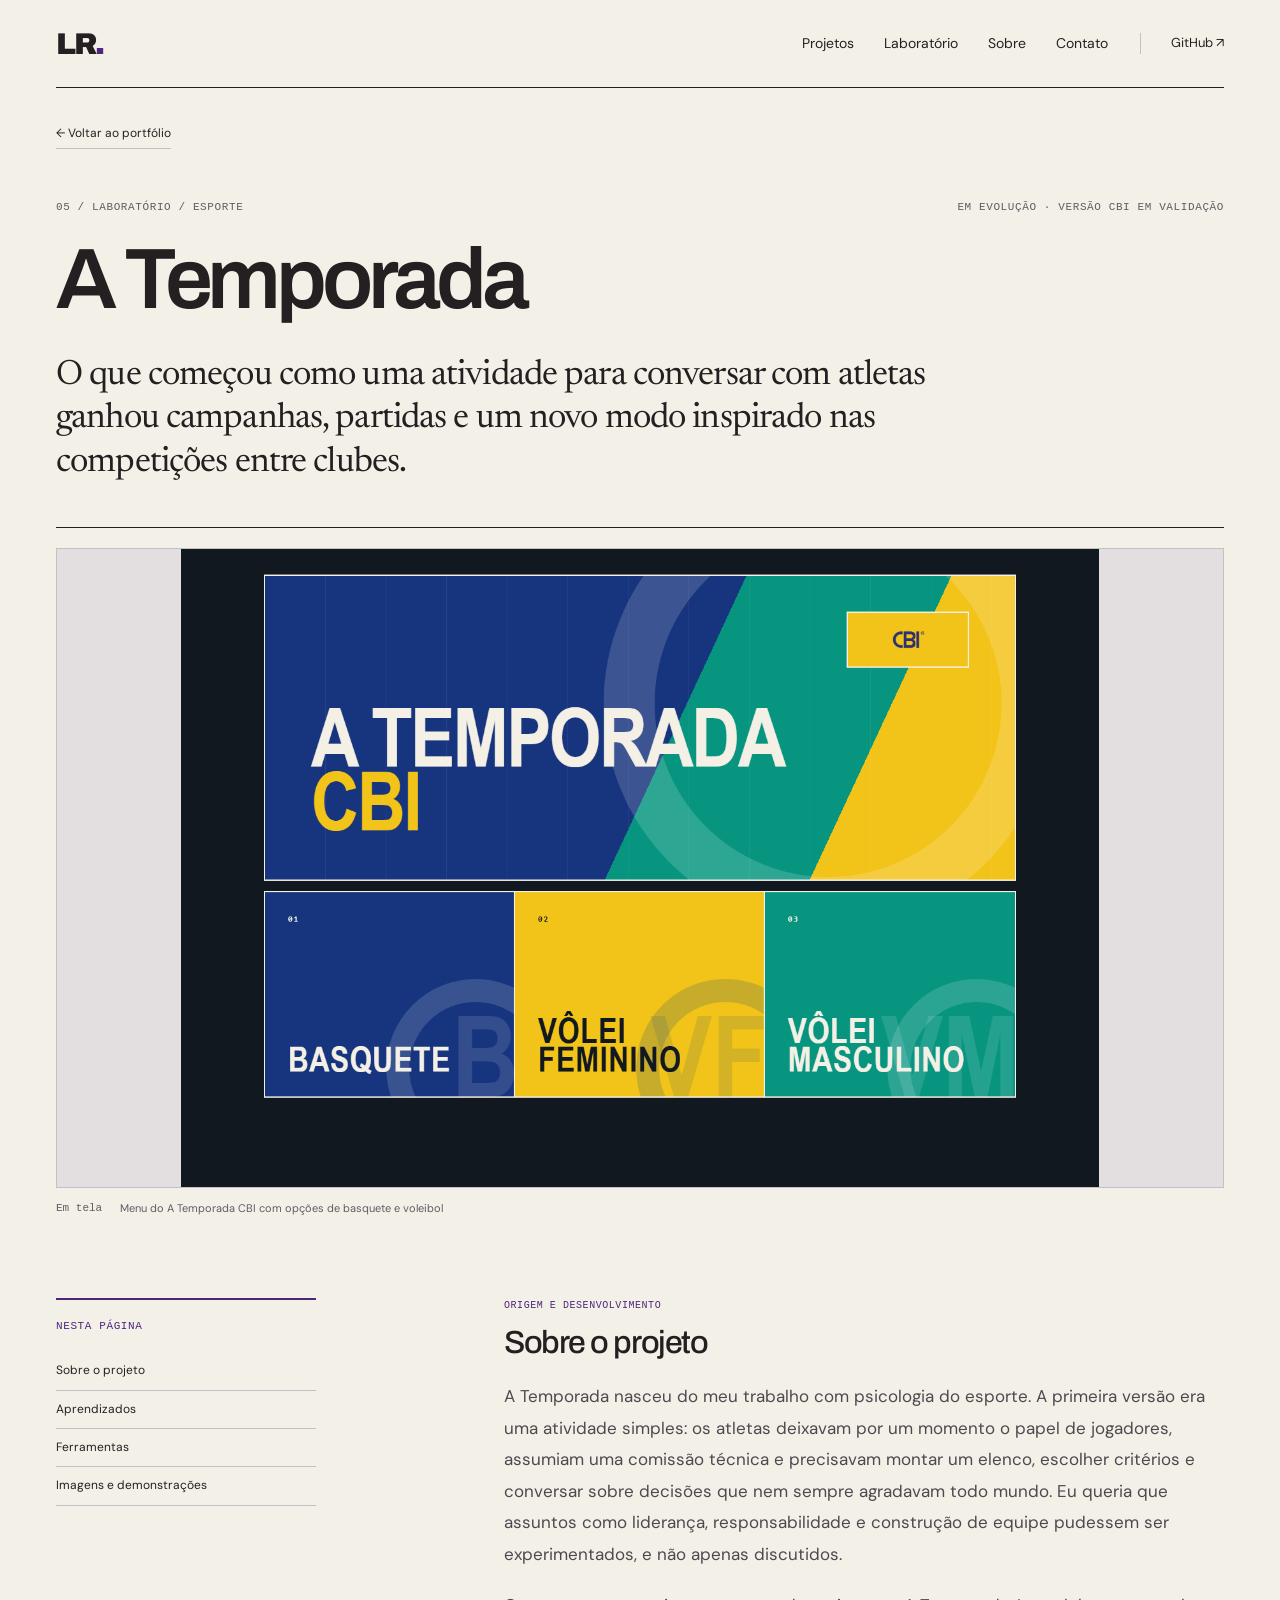
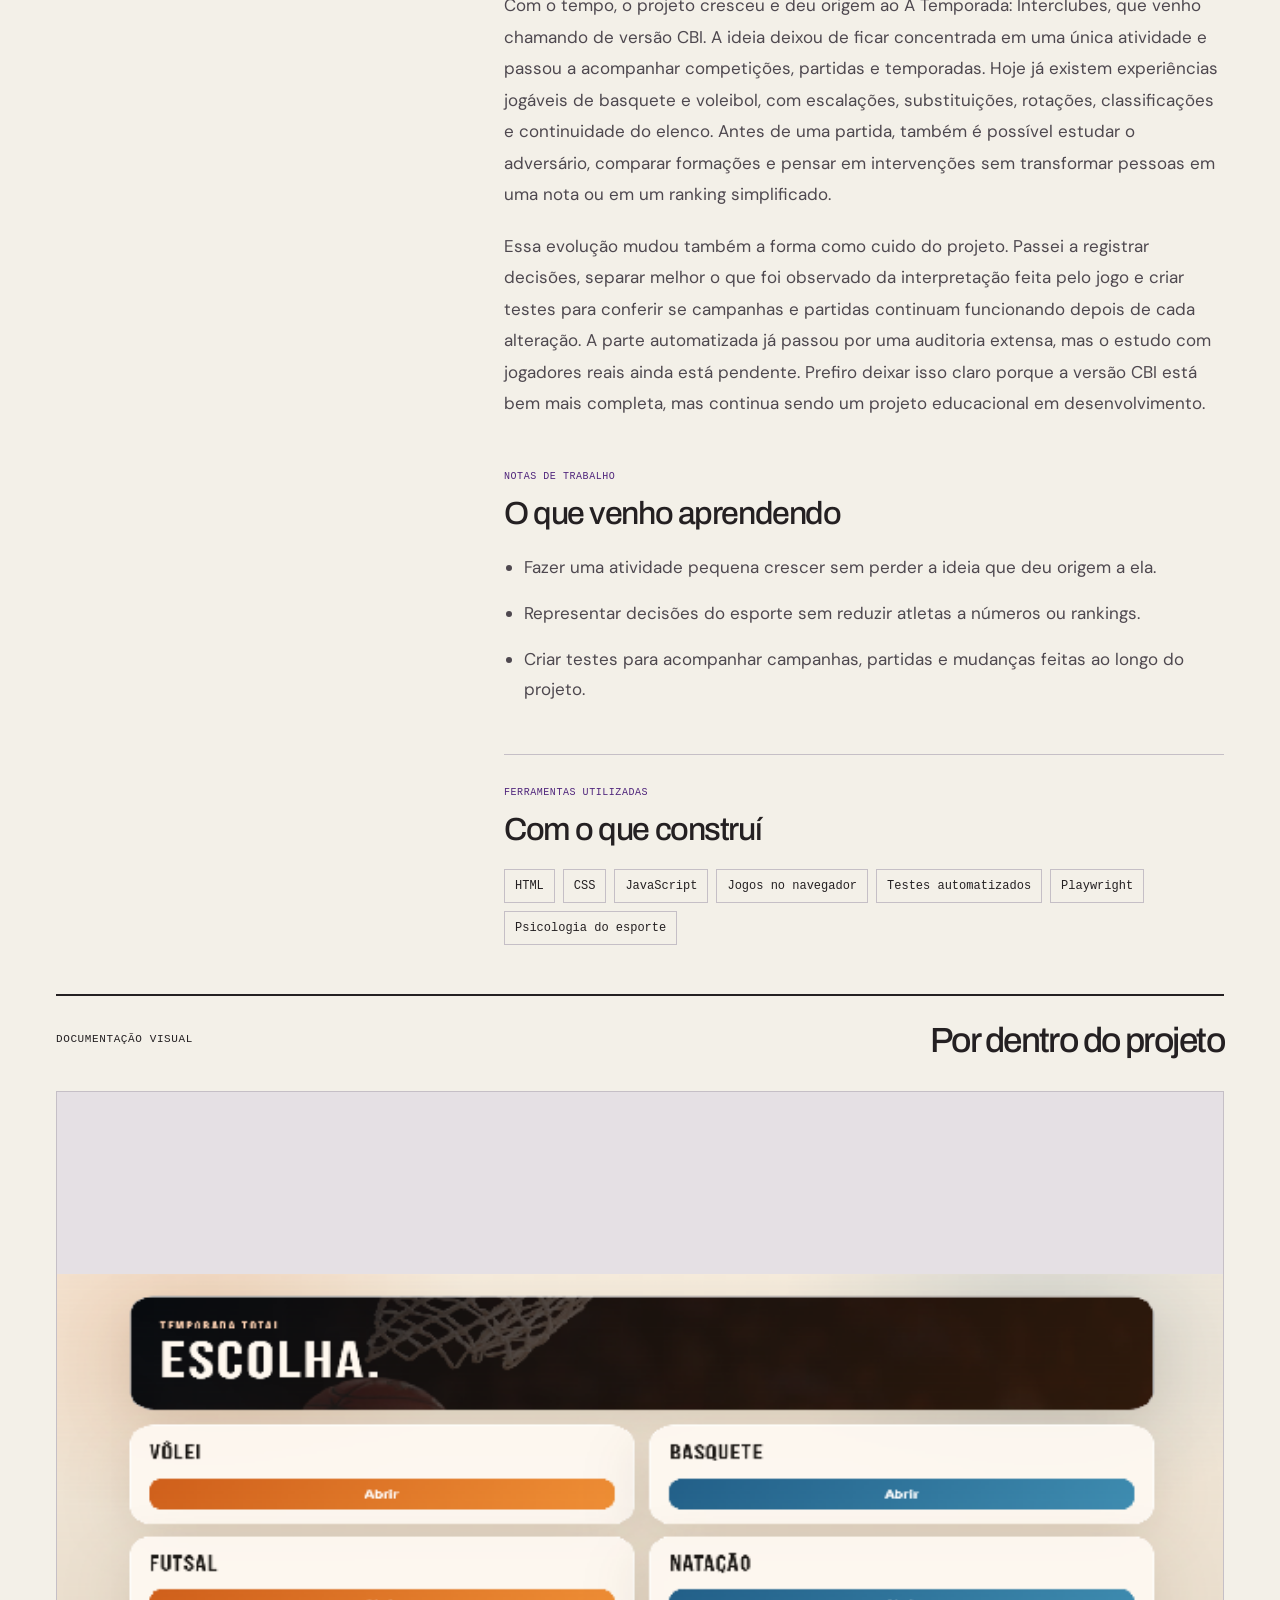
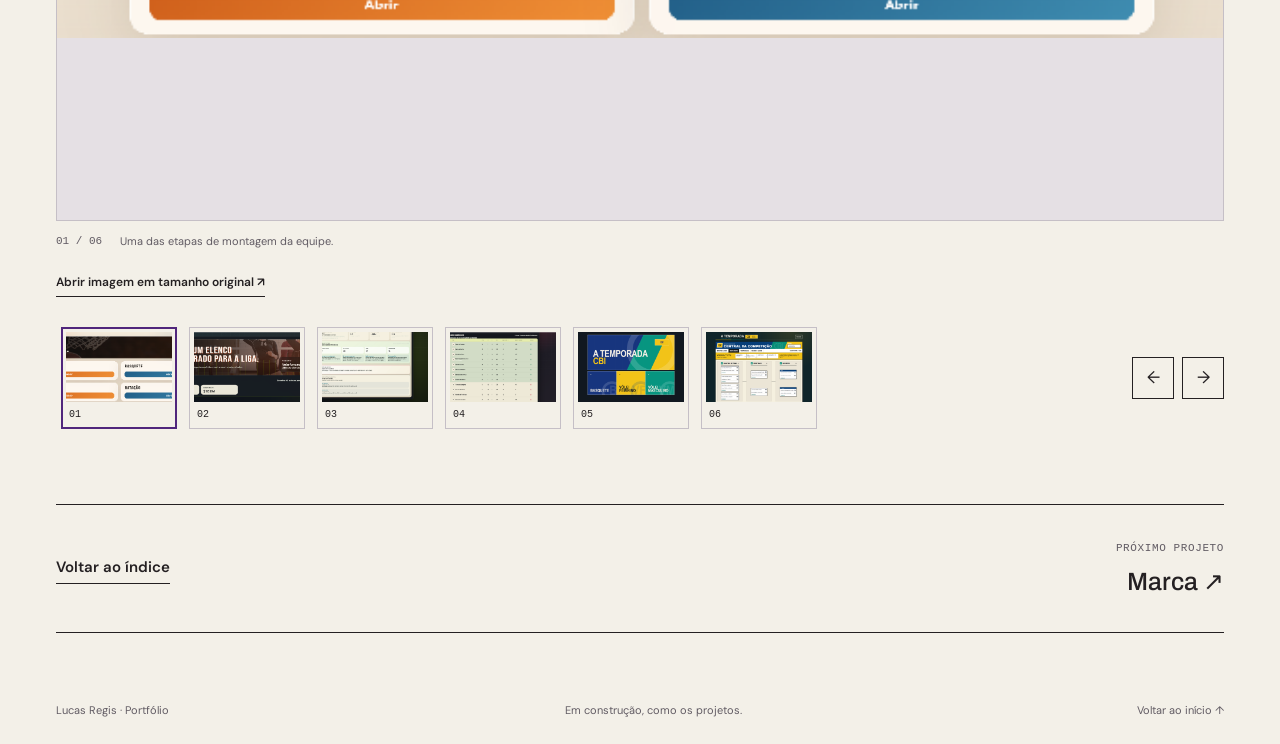
==== projetos/a-temporada.html @ 7754040e "Redesenha portfólio como caderno editorial de projetos" ====
<!doctype html>
<html lang="pt-BR"><head>
<meta charset="utf-8"><meta name="viewport" content="width=device-width, initial-scale=1">
<meta name="theme-color" content="#50267c"><meta name="description" content="O que começou como uma atividade para conversar com atletas ganhou campanhas, partidas e um novo modo inspirado nas competições entre clubes.">
<meta property="og:type" content="website"><meta property="og:title" content="A Temporada — Lucas Regis"><meta property="og:description" content="O que começou como uma atividade para conversar com atletas ganhou campanhas, partidas e um novo modo inspirado nas competições entre clubes.">
<meta property="og:url" content="https://lucaaregis4r-ops.github.io/Lucasportifolio/projetos/a-temporada.html"><meta property="og:image" content="https://lucaaregis4r-ops.github.io/Lucasportifolio/assets/imagens/foto-lucas.jpg">
<link rel="canonical" href="https://lucaaregis4r-ops.github.io/Lucasportifolio/projetos/a-temporada.html"><title>A Temporada — Lucas Regis</title>
<link rel="icon" href="../assets/favicon.svg" type="image/svg+xml">
<link rel="preconnect" href="https://fonts.googleapis.com"><link rel="preconnect" href="https://fonts.gstatic.com" crossorigin>
<link href="https://fonts.googleapis.com/css2?family=Archivo:wght@400;500;600;700;800;900&family=DM+Sans:wght@400;500;600;700&family=Newsreader:ital,wght@0,400;0,500;1,400;1,500&display=swap" rel="stylesheet">
<link rel="stylesheet" href="../style.css"><script src="../script.js" defer></script>
</head><body><a class="skip-link" href="#conteudo">Pular para o conteúdo</a><header class="site-header wrap"><a class="wordmark" href="../index.html#inicio" aria-label="Lucas Regis, início">LR<span aria-hidden="true">.</span></a>
    <nav aria-label="Navegação principal"><a href="../index.html#projetos">Projetos</a><a href="../index.html#laboratorio">Laboratório</a><a href="../index.html#sobre">Sobre</a><a href="../index.html#contato">Contato</a></nav>
    <a class="header-github" href="https://github.com/lucaaregis4r-ops">GitHub <span aria-hidden="true">↗</span></a></header>
<main id="conteudo" class="case-main wrap"><section class="case-opening" id="inicio"><a class="back-link" href="../index.html#laboratorio">← Voltar ao portfólio</a><div class="case-meta meta"><span>05 / Laboratório / Esporte</span><span>Em evolução · versão CBI em validação</span></div><h1>A Temporada</h1><p class="case-deck">O que começou como uma atividade para conversar com atletas ganhou campanhas, partidas e um novo modo inspirado nas competições entre clubes.</p></section>
<figure class="case-cover"><img class="" src="../assets/imagens/a-temporada-cbi-menu.png" alt="Menu do A Temporada CBI com opções de basquete e voleibol" width="1440" height="1000" loading="eager" decoding="async"><figcaption><span>Em tela</span>Menu do A Temporada CBI com opções de basquete e voleibol</figcaption></figure>
<div class="case-layout"><aside class="case-sidebar"><nav aria-label="Nesta página"><p class="meta">Nesta página</p><a href="#sobre-projeto">Sobre o projeto</a><a href="#aprendizados">Aprendizados</a><a href="#ferramentas">Ferramentas</a><a href="#imagens">Imagens e demonstrações</a></nav></aside><div class="case-story"><section class="story-section" id="sobre-projeto"><p class="meta">Origem e desenvolvimento</p><h2>Sobre o projeto</h2><p>A Temporada nasceu do meu trabalho com psicologia do esporte. A primeira versão era uma atividade simples: os atletas deixavam por um momento o papel de jogadores, assumiam uma comissão técnica e precisavam montar um elenco, escolher critérios e conversar sobre decisões que nem sempre agradavam todo mundo. Eu queria que assuntos como liderança, responsabilidade e construção de equipe pudessem ser experimentados, e não apenas discutidos.</p><p>Com o tempo, o projeto cresceu e deu origem ao A Temporada: Interclubes, que venho chamando de versão CBI. A ideia deixou de ficar concentrada em uma única atividade e passou a acompanhar competições, partidas e temporadas. Hoje já existem experiências jogáveis de basquete e voleibol, com escalações, substituições, rotações, classificações e continuidade do elenco. Antes de uma partida, também é possível estudar o adversário, comparar formações e pensar em intervenções sem transformar pessoas em uma nota ou em um ranking simplificado.</p><p>Essa evolução mudou também a forma como cuido do projeto. Passei a registrar decisões, separar melhor o que foi observado da interpretação feita pelo jogo e criar testes para conferir se campanhas e partidas continuam funcionando depois de cada alteração. A parte automatizada já passou por uma auditoria extensa, mas o estudo com jogadores reais ainda está pendente. Prefiro deixar isso claro porque a versão CBI está bem mais completa, mas continua sendo um projeto educacional em desenvolvimento.</p></section><section class="story-section" id="aprendizados"><p class="meta">Notas de trabalho</p><h2>O que venho aprendendo</h2><ul class="learning-list"><li>Fazer uma atividade pequena crescer sem perder a ideia que deu origem a ela.</li><li>Representar decisões do esporte sem reduzir atletas a números ou rankings.</li><li>Criar testes para acompanhar campanhas, partidas e mudanças feitas ao longo do projeto.</li></ul></section><section class="story-section tools-section" id="ferramentas"><p class="meta">Ferramentas utilizadas</p><h2>Com o que construí</h2><ul class="tools-list"><li>HTML</li><li>CSS</li><li>JavaScript</li><li>Jogos no navegador</li><li>Testes automatizados</li><li>Playwright</li><li>Psicologia do esporte</li></ul></section></div></div>
<section class="case-gallery" id="imagens" aria-labelledby="gallery-title"><div class="subsection-heading"><p class="meta">Documentação visual</p><h2 id="gallery-title">Por dentro do projeto</h2></div><div class="gallery" data-gallery="[{&quot;src&quot;: &quot;./assets/imagens/a-temporada-1.png&quot;, &quot;alt&quot;: &quot;Tela do jogo A Temporada&quot;, &quot;legenda&quot;: &quot;Uma das etapas de montagem da equipe.&quot;}, {&quot;src&quot;: &quot;./assets/imagens/a-temporada-2.png&quot;, &quot;alt&quot;: &quot;Interface de escolhas do jogo A Temporada&quot;, &quot;legenda&quot;: &quot;Decisões apresentadas durante a atividade.&quot;}, {&quot;src&quot;: &quot;./assets/imagens/a-temporada-3.png&quot;, &quot;alt&quot;: &quot;Tela de composição da equipe em A Temporada&quot;, &quot;legenda&quot;: &quot;Composição do elenco durante a experiência.&quot;}, {&quot;src&quot;: &quot;./assets/imagens/a-temporada-4.png&quot;, &quot;alt&quot;: &quot;Resultado de uma etapa do jogo A Temporada&quot;, &quot;legenda&quot;: &quot;Retorno apresentado aos participantes.&quot;}, {&quot;src&quot;: &quot;./assets/imagens/a-temporada-cbi-menu.png&quot;, &quot;alt&quot;: &quot;Menu do A Temporada CBI com basquete, vôlei feminino e vôlei masculino&quot;, &quot;legenda&quot;: &quot;A evolução para o A Temporada: Interclubes, com identidade própria e diferentes modalidades.&quot;}, {&quot;src&quot;: &quot;./assets/imagens/a-temporada-cbi-competicao.png&quot;, &quot;alt&quot;: &quot;Central da competição de basquete no A Temporada CBI mostrando as fases eliminatórias&quot;, &quot;legenda&quot;: &quot;Na versão CBI, partidas e resultados passam a fazer parte de uma campanha que continua entre temporadas.&quot;}]"><figure><div class="gallery-stage"><img class="gallery-image" src="../assets/imagens/a-temporada-1.png" alt="Tela do jogo A Temporada" width="644" height="201" loading="lazy" decoding="async"></div><figcaption aria-live="polite"><span class="gallery-counter">01 / 06</span><span class="gallery-caption">Uma das etapas de montagem da equipe.</span></figcaption></figure><div class="gallery-actions"><a class="text-link gallery-original" href="../assets/imagens/a-temporada-1.png" target="_blank" rel="noopener">Abrir imagem em tamanho original ↗</a><button class="motion-toggle" type="button" aria-pressed="false" hidden>Reproduzir demonstração</button></div><div class="gallery-controls" hidden><div class="gallery-thumbs" role="group" aria-label="Selecionar imagem"><button type="button" data-slide="0" aria-pressed="true" aria-label="1. Tela do jogo A Temporada"><img class="" src="../assets/imagens/a-temporada-1.png" alt="" width="644" height="201" loading="lazy" decoding="async"><span>01</span></button><button type="button" data-slide="1" aria-pressed="false" aria-label="2. Interface de escolhas do jogo A Temporada"><img class="" src="../assets/imagens/a-temporada-2.png" alt="" width="1264" height="491" loading="lazy" decoding="async"><span>02</span></button><button type="button" data-slide="2" aria-pressed="false" aria-label="3. Tela de composição da equipe em A Temporada"><img class="" src="../assets/imagens/a-temporada-3.png" alt="" width="783" height="453" loading="lazy" decoding="async"><span>03</span></button><button type="button" data-slide="3" aria-pressed="false" aria-label="4. Resultado de uma etapa do jogo A Temporada"><img class="" src="../assets/imagens/a-temporada-4.png" alt="" width="777" height="471" loading="lazy" decoding="async"><span>04</span></button><button type="button" data-slide="4" aria-pressed="false" aria-label="5. Menu do A Temporada CBI com basquete, vôlei feminino e vôlei masculino"><img class="" src="../assets/imagens/a-temporada-cbi-menu.png" alt="" width="1440" height="1000" loading="lazy" decoding="async"><span>05</span></button><button type="button" data-slide="5" aria-pressed="false" aria-label="6. Central da competição de basquete no A Temporada CBI mostrando as fases eliminatórias"><img class="" src="../assets/imagens/a-temporada-cbi-competicao.png" alt="" width="1440" height="1100" loading="lazy" decoding="async"><span>06</span></button></div><div class="gallery-arrows"><button type="button" data-direction="-1" aria-label="Imagem anterior">←</button><button type="button" data-direction="1" aria-label="Próxima imagem">→</button></div></div><noscript><ul><li><a href="../assets/imagens/a-temporada-1.png">Uma das etapas de montagem da equipe.</a></li><li><a href="../assets/imagens/a-temporada-2.png">Decisões apresentadas durante a atividade.</a></li><li><a href="../assets/imagens/a-temporada-3.png">Composição do elenco durante a experiência.</a></li><li><a href="../assets/imagens/a-temporada-4.png">Retorno apresentado aos participantes.</a></li><li><a href="../assets/imagens/a-temporada-cbi-menu.png">A evolução para o A Temporada: Interclubes, com identidade própria e diferentes modalidades.</a></li><li><a href="../assets/imagens/a-temporada-cbi-competicao.png">Na versão CBI, partidas e resultados passam a fazer parte de uma campanha que continua entre temporadas.</a></li></ul></noscript></div></section><nav class="case-end" aria-label="Continuar explorando"><a class="text-link" href="../index.html#laboratorio">Voltar ao índice</a><a href="marca.html"><span class="meta">Próximo projeto</span><span>Marca ↗</span></a></nav></main><footer class="site-footer wrap"><span>Lucas Regis · Portfólio</span><span>Em construção, como os projetos.</span><a href="#inicio">Voltar ao início ↑</a></footer></body></html>
---- style.css ----
:root {
  --paper:#f3f0e8;
  --ink:#242022;
  --muted:#615b63;
  --purple:#50267c;
  --purple-light:#e6d9f0;
  --line:#c5bfc6;
  --sans:'DM Sans',sans-serif;
  --display:'Archivo',sans-serif;
  --serif:'Newsreader',Georgia,serif;
  --mono:ui-monospace,SFMono-Regular,Consolas,monospace
}
* {
  box-sizing:border-box
}
html {
  scroll-behavior:smooth;
  scroll-padding-top:30px
}
body {
  margin:0;
  background:var(--paper);
  color:var(--ink);
  font-family:var(--sans);
  font-size:17px;
  line-height:1.6;
  -webkit-font-smoothing:antialiased
}
::selection {
  background:var(--purple);
  color:var(--paper)
}
a {
  color:inherit;
  text-decoration:none
}
button {
  font:inherit;
  color:inherit;
  cursor:pointer
}
button,a {
  -webkit-tap-highlight-color:transparent
}
button:focus-visible,a:focus-visible,summary:focus-visible {
  outline:3px solid #a769cc;
  outline-offset:5px
}
img {
  display:block;
  max-width:100%;
  height:auto
}
figure,p,h1,h2,h3,h4 {
  margin:0
}
h1,h2,h3,h4 {
  font-family:var(--display);
  line-height:1.06;
  letter-spacing:-.045em
}
p+p {
  margin-top:1.2em
}
[hidden] {
  display:none!important
}
.wrap {
  width:min(1320px,calc(100% - 112px));
  margin-inline:auto
}
.meta {
  font-family:var(--mono);
  font-size:11px;
  line-height:1.6;
  letter-spacing:.055em;
  text-transform:uppercase;
  font-weight:400
}
.text-link {
  font-weight:600;
  border-bottom:1px solid currentColor;
  padding:4px 0;
  display:inline-flex;
  gap:18px;
  align-items:center;
  font-size:15px;
  line-height:1.45
}
.text-link:hover {
  color:var(--purple)
}
.skip-link {
  position:fixed;
  left:15px;
  top:-100px;
  background:var(--purple);
  color:white;
  padding:10px 20px;
  z-index:20
}
.skip-link:focus {
  top:15px
}
.site-header {
  display:flex;
  align-items:center;
  min-height:88px;
  border-bottom:1px solid var(--ink);
  gap:32px
}
.wordmark {
  font:900 30px/1 var(--display);
  letter-spacing:-2px
}
.wordmark span {
  color:var(--purple)
}
.site-header nav {
  display:flex;
  gap:30px;
  margin-left:auto;
  font-size:14px
}
.site-header nav a {
  display: flex;
  align-items: center;
  min-height: 44px;
}
.site-header nav a:hover,.header-github:hover {
  color:var(--purple);
  text-decoration:underline;
  text-underline-offset:5px
}
.header-github {
  font-size:13px;
  border-left:1px solid var(--line);
  padding-left:30px
}
.opening {
  padding-top:30px;
  padding-bottom:112px
}
.opening-meta {
  display:flex;
  justify-content:space-between;
  gap:20px
}
.opening h1 {
  font-size:clamp(72px,12.4vw,180px);
  font-weight:800;
  letter-spacing:-.075em;
  line-height:1.12;
  margin:19px 0 32px;
  white-space:nowrap
}
.opening h1 span {
  color:var(--purple)
}
.opening-bottom {
  display:grid;
  grid-template-columns:minmax(0,1fr) 350px;
  gap:12%;
  border-top:1px solid var(--ink);
  padding-top:38px
}
.lead {
  font:400 clamp(28px,3.1vw,42px)/1.16 var(--serif);
  letter-spacing:-.028em
}
.opening-context {
  font-size:16px;
  color:var(--muted);
  max-width:480px;
  margin-top:26px
}
.opening-index {
  background:var(--purple);
  color:var(--paper);
  padding:24px 25px 20px;
  align-self:start
}
.opening-index>.meta {
  margin-bottom:22px;
  color:#decaec
}
.opening-index a {
  display:grid;
  grid-template-columns:25px 1fr 14px;
  align-items:center;
  gap:10px;
  padding:13px 0;
  border-top:1px solid #9376ac;
  font-size:15px
}
.opening-index a:hover {
  color:#dfc1ff
}
.opening-index a span:first-child {
  font:11px var(--mono);
  color:#dac4ec
}
.opening-index>p:last-child {
  font-size:12px;
  line-height:1.5;
  color:#decaec;
  margin-top:19px
}
.section-heading {
  display:grid;
  grid-template-columns:1fr 1fr;
  column-gap:12%;
  padding-top:25px;
  padding-bottom:52px;
  border-top:2px solid var(--ink)
}
.section-heading>.meta {
  grid-column:1/-1;
  margin-bottom:26px
}
.section-heading h2 {
  font-size:clamp(34px,4vw,53px);
  font-weight:600
}
.section-heading>p:last-child {
  font-size:16px;
  color:var(--muted);
  max-width:390px;
  align-self:end
}
.feature {
  padding:35px 0 62px;
  border-top:1px solid var(--ink)
}
.feature-heading {
  display:grid;
  grid-template-columns:104px 1fr auto;
  column-gap:28px;
  align-items:center;
  margin-bottom:32px
}
.project-number {
  font:500 83px/.95 var(--display);
  letter-spacing:-.08em;
  color:var(--purple)
}
.feature-heading .meta {
  margin-bottom:8px;
  color:var(--muted)
}
.feature h3 {
  font-size:35px;
  font-weight:600;
  letter-spacing:-.04em
}
.feature h3 a:hover {
  text-decoration:underline;
  text-decoration-thickness:1px;
  text-underline-offset:6px
}
.status {
  font-size:11px;
  line-height:1.5;
  max-width:170px;
  align-self:end;
  padding-bottom:5px;
  font-family:var(--mono);
  border-left:2px solid var(--purple);
  padding-left:12px
}
.feature-body {
  display:grid;
  grid-template-columns:.8fr 1.4fr;
  gap:7%;
  align-items:center
}
.feature-copy h4 {
  font:400 33px/1.14 var(--serif);
  letter-spacing:-.03em;
  margin-bottom:20px
}
.feature-copy>p {
  font-size:16px;
  color:var(--muted)
}
.feature-copy .text-link {
  margin-top:25px
}
.feature-copy .tool-note {
  font:11px/1.8 var(--mono);
  margin-top:28px;
  max-width:290px
}
.feature figure {
  min-width:0
}
.image-link {
  display:block;
  position:relative;
  border:1px solid var(--line);
  overflow:hidden;
  background:#e5e1db
}
.image-link img {
  width:100%;
  transition:filter .18s ease
}
.image-hint {
  position:absolute;
  bottom:0;
  right:0;
  background:var(--purple);
  color:white;
  font-size:12px;
  padding:8px 14px;
  opacity:0;
  transition:opacity .18s ease
}
.image-link:hover .image-hint,.image-link:focus-visible .image-hint {
  opacity:1
}
figcaption {
  display:flex;
  gap:18px;
  font-size:11px;
  line-height:1.6;
  color:var(--muted);
  padding-top:12px
}
figcaption>span:first-child {
  font-family:var(--mono);
  white-space:nowrap
}
.feature--01 {
  padding:36px 38px 32px;
  background:#252027;
  color:var(--paper);
  margin-bottom:50px;
  border:0
}
.feature--01 .feature-heading {
  grid-template-columns:104px 1fr auto
}
.feature--01 .project-number {
  color:#c3a0e3
}
.feature--01 .feature-heading .meta,.feature--01 .feature-copy>p,.feature--01 figcaption {
  color:#c8c0cb
}
.feature--01 .status {
  border-color:#c3a0e3
}
.feature--01 .feature-body {
  grid-template-columns:.75fr 1.35fr;
  gap:6%;
  align-items:center
}
.feature--01 .image-link {
  border-color:#605366
}
.feature--01 .text-link:hover {
  color:#ddbeff
}
.feature--02 .feature-body {
  grid-template-columns:1.3fr .85fr
}
.feature--02 .feature-copy {
  grid-column:2;
  grid-row:1
}
.feature--02 figure {
  grid-column:1;
  grid-row:1
}
.feature--03 {
  padding-bottom:80px
}
.feature--03 .feature-body {
  grid-template-columns:.65fr 1.35fr
}
.feature--03 .feature-copy h4 {
  font-size:36px
}
.feature--03 .image-link img {
  aspect-ratio:1.45;
  object-fit:cover;
  object-position:right
}
.evolution {
  background:var(--purple-light);
  border-top:1px solid var(--ink);
  border-bottom:1px solid var(--ink);
  padding:65px 0
}
.evolution-inner {
  display:grid;
  grid-template-columns:.75fr 1.4fr;
  gap:9%
}
.evolution h2 {
  font-size:43px;
  font-weight:600;
  margin:20px 0
}
.evolution-intro>p:not(.meta) {
  font-size:15px;
  color:#504154
}
.evolution-intro .text-link {
  margin-top:20px
}
.timeline {
  display:grid;
  grid-template-columns:1fr 1fr;
  gap:32px;
  margin:0;
  padding:0;
  list-style:none;
  counter-reset:stage
}
.timeline li {
  border-top:1px solid #8c7897;
  padding-top:20px;
  counter-increment:stage;
  position:relative
}
.timeline li::before {
  content:'0' counter(stage);
  position:absolute;
  right:0;
  top:16px;
  font:12px var(--mono);
  color:#675271
}
.timeline .meta {
  font-size:10px;
  padding-right:24px
}
.timeline h3 {
  font-size:22px;
  font-weight:600;
  letter-spacing:-.035em;
  margin:19px 0 10px
}
.timeline p:not(.meta) {
  font-size:14px;
  line-height:1.55;
  color:#504154
}
.laboratory {
  padding-top:100px;
  padding-bottom:90px
}
.lab-toolbar {
  display:flex;
  align-items:center;
  justify-content:space-between;
  border-bottom:1px solid var(--ink);
  padding-bottom:17px;
  gap:15px
}
.lab-filters {
  display:flex;
  gap:7px
}
.lab-filters button {
  background:transparent;
  border:1px solid transparent;
  padding:6px 14px;
  font-size:13px
}
.lab-filters button[aria-pressed=true] {
  background:var(--ink);
  color:var(--paper)
}
.lab-filters button:hover {
  border-color:var(--ink)
}
.lab-row {
  display:grid;
  grid-template-columns:35px 180px 1fr 80px;
  gap:28px;
  align-items:center;
  padding:29px 0;
  border-bottom:1px solid var(--line)
}
.lab-number {
  font:12px var(--mono);
  color:var(--purple);
  align-self:start;
  padding-top:5px
}
.lab-image {
  border:1px solid var(--line);
  background:#e4ded9
}
.lab-image img {
  aspect-ratio:1.65;
  object-fit:cover;
  object-position:top
}
.lab-copy .meta {
  font-size:10px;
  color:var(--muted);
  margin-bottom:7px
}
.lab-copy h3 {
  font-size:24px;
  font-weight:600;
  letter-spacing:-.03em
}
.lab-copy h3 a:hover {
  color:var(--purple)
}
.lab-copy h3 span {
  font-size:19px;
  color:var(--purple)
}
.lab-copy>p:last-child {
  font-size:14px;
  color:var(--muted);
  margin-top:10px;
  max-width:650px
}
.lab-category {
  font:10px var(--mono);
  text-align:right;
  color:var(--muted)
}
.about {
  display:grid;
  grid-template-columns:.55fr 1fr;
  gap:13%;
  border-top:2px solid var(--ink);
  padding:32px 0 100px
}
.about-aside .meta {
  margin-bottom:36px
}
.portrait {
  width:160px;
  height:180px;
  object-fit:cover;
  filter:grayscale(1)
}
.portrait-caption {
  font-size:12px;
  line-height:1.6;
  margin-top:15px;
  color:var(--muted)
}
.about h2 {
  font-size:clamp(37px,4.2vw,56px);
  font-weight:600;
  margin-bottom:36px
}
.about-body>.lead {
  font-size:30px;
  margin-bottom:28px
}
.about-body>p:not(.lead) {
  color:var(--muted);
  font-size:16px
}
.practice {
  margin-top:42px;
  border-top:1px solid var(--ink);
  padding-top:22px
}
.practice h3 {
  font-size:18px;
  font-weight:600;
  letter-spacing:-.025em
}
.practice dl {
  margin:22px 0 0
}
.practice dl>div {
  display:grid;
  grid-template-columns:150px 1fr;
  gap:20px;
  margin-bottom:18px
}
.practice dt {
  font-size:13px;
  font-weight:600
}
.practice dd {
  font-size:13px;
  color:var(--muted);
  margin:0
}
.contact {
  background:var(--purple);
  color:var(--paper);
  padding:47px 0 55px
}
.contact h2 {
  font-size:clamp(42px,6.7vw,91px);
  font-weight:500;
  letter-spacing:-.06em;
  margin:30px 0 42px
}
.contact-bottom {
  display:flex;
  justify-content:space-between;
  align-items:start;
  border-top:1px solid #9276a9;
  padding-top:25px;
  gap:35px
}
.contact-bottom p {
  font-size:15px;
  color:#dfcee9
}
.contact-bottom>div {
  display:flex;
  flex-direction:column;
  align-items:flex-start;
  gap:16px
}
.contact-email {
  font-size:clamp(16px,2vw,26px);
  line-height:1.4;
  letter-spacing:-.03em
}
.contact-email:hover {
  text-decoration:underline;
  text-underline-offset:7px
}
.contact .text-link {
  font-size:13px;
  color:#dfcee9
}
.site-footer {
  display:flex;
  justify-content:space-between;
  gap:20px;
  padding-top:24px;
  padding-bottom:24px;
  font-size:11px;
  color:var(--muted)
}
.site-footer a:hover {
  color:var(--purple)
}
/* Páginas de projeto */
.case-opening {
  padding:30px 0 42px
}
.back-link {
  font-size:12px;
  border-bottom:1px solid var(--line);
  display:inline-block;
  padding-bottom:5px
}
.back-link:hover {
  color:var(--purple)
}
.case-meta {
  display:flex;
  justify-content:space-between;
  gap:30px;
  color:var(--muted);
  margin-top:50px
}
.case-opening h1 {
  font-size:clamp(45px,6.7vw,90px);
  font-weight:600;
  letter-spacing:-.06em;
  max-width:1060px;
  margin:18px 0 28px
}
.case-deck {
  font:400 clamp(23px,2.8vw,35px)/1.25 var(--serif);
  letter-spacing:-.025em;
  max-width:890px
}
.project-links {
  display:flex;
  flex-wrap:wrap;
  gap:18px 30px;
  margin-top:30px
}
.case-cover {
  border-top:1px solid var(--ink);
  padding-top:20px
}
.case-cover>img {
  width:100%;
  max-height:640px;
  object-fit:contain;
  background:#e3dedf;
  border:1px solid var(--line)
}
.case-layout {
  display:grid;
  grid-template-columns:260px minmax(0,720px);
  justify-content:space-between;
  gap:60px;
  margin-top:80px
}
.case-sidebar nav {
  position:sticky;
  top:32px;
  border-top:2px solid var(--purple);
  padding-top:18px
}
.case-sidebar .meta {
  margin-bottom:17px;
  color:var(--purple)
}
.case-sidebar a {
  display:flex;
  gap:12px;
  padding:10px 0;
  border-bottom:1px solid var(--line);
  font-size:12px;
  line-height:1.45
}
.case-sidebar a span {
  font-family:var(--mono);
  font-size:10px;
  color:var(--muted)
}
.case-sidebar a:hover {
  color:var(--purple)
}
.story-section {
  margin-bottom:49px;
  scroll-margin-top:32px
}
.story-section>.meta {
  color:var(--purple);
  margin-bottom:12px;
  font-size:10px
}
.story-section h2 {
  font-size:32px;
  font-weight:500;
  margin-bottom:22px
}
.story-section>p:not(.meta) {
  font-size:17px;
  color:#4e484f;
  line-height:1.85
}
.learning-list {
  padding-left:20px;
  color:#4e484f;
  line-height:1.8
}
.learning-list li+li {
  margin-top:15px
}
.tools-section {
  border-top:1px solid var(--line);
  padding-top:30px
}
.tools-list {
  display:flex;
  flex-wrap:wrap;
  list-style:none;
  gap:8px;
  margin:0;
  padding:0
}
.tools-list li {
  font:12px/1.5 var(--mono);
  padding:7px 10px;
  border:1px solid var(--line)
}
.related-note {
  border-left:3px solid var(--purple);
  padding:6px 0 6px 24px;
  margin-bottom:40px;
  font-size:15px
}
.related-note .meta {
  color:var(--purple);
  margin-bottom:12px
}
.related-note .text-link {
  margin-top:15px
}
.case-gallery {
  border-top:2px solid var(--ink);
  padding:26px 0 70px
}
.subsection-heading {
  display:flex;
  justify-content:space-between;
  gap:30px;
  align-items:center;
  margin-bottom:32px
}
.subsection-heading h2 {
  font-size:35px;
  font-weight:500
}
.gallery-stage {
  background:#e5e0e4;
  border:1px solid var(--line);
  display:flex;
  align-items:center;
  justify-content:center;
  aspect-ratio:16/10
}
.gallery-stage img {
  width:100%;
  height:100%;
  max-height:720px;
  object-fit:contain
}
.gallery-actions {
  display:flex;
  justify-content:space-between;
  gap:25px;
  align-items:center;
  margin:20px 0
}
.gallery-actions .text-link {
  font-size:12px
}
.motion-toggle {
  background:var(--purple);
  color:white;
  border:1px solid var(--purple);
  font-size:13px;
  padding:10px 16px
}
.motion-toggle:hover {
  background:#371858
}
.gallery-controls {
  display:flex;
  align-items:center;
  justify-content:space-between;
  gap:20px;
  margin-top:25px
}
.gallery-thumbs {
  display:flex;
  gap:12px;
  overflow-x:auto;
  padding:5px;
  min-width:0
}
.gallery-thumbs button {
  flex:0 0 116px;
  background:transparent;
  border:1px solid var(--line);
  padding:4px;
  position:relative
}
.gallery-thumbs button[aria-pressed=true] {
  border:2px solid var(--purple);
  padding:3px
}
.gallery-thumbs img {
  width:100%;
  height:70px;
  object-fit:cover;
  object-position:top
}
.gallery-thumbs span {
  display:block;
  text-align:left;
  font:10px/1.5 var(--mono);
  padding:5px 3px 2px
}
.gallery-arrows {
  display:flex;
  gap:8px
}
.gallery-arrows button {
  border:1px solid var(--ink);
  background:transparent;
  min-width:42px;
  height:42px
}
.gallery-arrows button:hover {
  background:var(--purple);
  color:var(--paper)
}
.case-end {
  display:flex;
  justify-content:space-between;
  gap:40px;
  align-items:center;
  border-top:1px solid var(--ink);
  border-bottom:1px solid var(--ink);
  padding:35px 0;
  margin-bottom:45px
}
.case-end>a:last-child {
  display:flex;
  flex-direction:column;
  text-align:right;
  gap:10px;
  font:500 25px/1.2 var(--display);
  max-width:550px
}
.case-end .meta {
  color:var(--muted)
}
.case-end>a:hover {
  color:var(--purple)
}
@media(min-width:1600px) {
  .opening h1 {
    font-size:184px
  }
  .opening-bottom {
    gap:17%
  }
}
@media(max-width:1100px) {
  .wrap {
    width:calc(100% - 64px)
  }
  .opening-bottom {
    gap:7%;
    grid-template-columns:1fr 310px
  }
  .feature-heading,.feature--01 .feature-heading {
    grid-template-columns:77px 1fr;
    gap:20px
  }
  .project-number {
    font-size:68px
  }
  .status {
    grid-column:2;
    max-width:none;
    margin-top:0
  }
  .feature h3 {
    font-size:30px
  }
  .feature--01 {
    padding:30px
  }
  .feature-copy h4,.feature--03 .feature-copy h4 {
    font-size:29px
  }
  .feature-body,.feature--01 .feature-body {
    gap:5%;
    grid-template-columns:.85fr 1.15fr
  }
  .lab-row {
    grid-template-columns:24px 145px 1fr;
    gap:20px
  }
  .lab-category {
    display:none
  }
  .case-layout {
    grid-template-columns:205px minmax(0,1fr);
    gap:50px
  }
  .timeline {
    gap:25px
  }
  .evolution-inner {
    gap:6%;
    grid-template-columns:.75fr 1.2fr
  }
  .section-heading {
    gap:25px
  }
  .about {
    gap:10%;
    grid-template-columns:.45fr 1fr
  }
  .practice dl>div {
    grid-template-columns:135px 1fr
  }
}
@media(max-width:760px) {
  html {
    scroll-padding-top:20px
  }
  .wrap {
    width:calc(100% - 40px)
  }
  .site-header {
    min-height:72px;
    gap:18px
  }
  .site-header nav {
    gap:18px;
    font-size:12px
  }
  .header-github {
    display:none
  }
  .wordmark {
    font-size:27px
  }
  .opening {
    padding-top:23px;
    padding-bottom:65px
  }
  .opening-meta {
    font-size:9px;
    gap:10px
  }
  .opening-meta span:first-child {
    max-width:220px
  }
  .opening-meta span:last-child {
    white-space:nowrap
  }
  .opening h1 {
    font-size:14vw;
    line-height:1.2;
    letter-spacing:-.075em;
    margin:20px 0 23px
  }
  .opening-bottom {
    grid-template-columns:1fr;
    gap:30px;
    padding-top:25px
  }
  .lead {
    font-size:34px
  }
  .opening-context {
    font-size:15px;
    margin-top:20px;
    max-width:100%
  }
  .opening-index {
    padding:22px;
    width:100%
  }
  .opening-index a {
    font-size:15px;
    padding:11px 0
  }
  .opening-index>p:last-child br {
    display:none
  }
  .opening-index>.meta {
    margin-bottom:16px
  }
  .section-heading {
    grid-template-columns:1fr;
    padding-top:20px;
    padding-bottom:30px;
    gap:20px
  }
  .section-heading>.meta {
    margin:0
  }
  .section-heading h2 {
    font-size:37px
  }
  .section-heading>p:last-child {
    font-size:15px;
    max-width:100%
  }
  .feature {
    padding:25px 0 35px
  }
  .feature-heading,.feature--01 .feature-heading {
    grid-template-columns:58px 1fr;
    gap:10px 18px;
    margin-bottom:23px
  }
  .project-number {
    font-size:57px;
    align-self:start
  }
  .feature-heading .meta {
    font-size:9px;
    margin-bottom:9px
  }
  .feature h3 {
    font-size:29px
  }
  .status {
    font-size:10px;
    grid-column:2;
    padding-bottom:0
  }
  .feature-body,.feature--01 .feature-body,.feature--02 .feature-body,.feature--03 .feature-body {
    display:flex;
    flex-direction:column;
    gap:26px;
    align-items:stretch
  }
  .feature-copy h4,.feature--03 .feature-copy h4 {
    font-size:31px;
    max-width:440px;
    margin-bottom:14px
  }
  .feature-copy>p {
    font-size:15px
  }
  .feature-copy .text-link {
    margin-top:18px
  }
  .feature-copy .tool-note {
    margin-top:17px;
    font-size:10px;
    max-width:none
  }
  .feature--01 {
    padding:25px 20px;
    margin-left:-20px;
    margin-right:-20px;
    margin-bottom:15px
  }
  .feature--01 .feature-heading {
    column-gap:18px
  }
  .feature--02 .feature-copy {
    order:0
  }
  .feature--02 figure {
    order:1
  }
  .feature--03 {
    padding-bottom:45px
  }
  figcaption {
    font-size:10px;
    gap:12px
  }
  .image-hint {
    display:none
  }
  .evolution {
    padding:38px 0
  }
  .evolution-inner {
    grid-template-columns:1fr;
    gap:35px
  }
  .evolution h2 {
    font-size:36px
  }
  .evolution h2 br {
    display:none
  }
  .timeline {
    gap:28px 24px
  }
  .timeline h3 {
    font-size:22px
  }
  .timeline .meta {
    font-size:9px
  }
  .timeline li::before {
    display:none
  }
  .timeline p:not(.meta) {
    font-size:13px
  }
  .laboratory {
    padding-top:60px;
    padding-bottom:60px
  }
  .lab-toolbar {
    align-items:start;
    gap:10px
  }
  .lab-filters {
    gap:1px;
    flex-wrap:wrap
  }
  .lab-filters button {
    font-size:11px;
    padding:7px 9px
  }
  .lab-toolbar>.meta {
    font-size:9px;
    white-space:nowrap;
    padding-top:7px
  }
  .lab-row {
    grid-template-columns:23px 1fr 93px;
    column-gap:12px;
    row-gap:12px;
    padding:24px 0;
    align-items:start
  }
  .lab-image {
    grid-column:3;
    grid-row:1;
    margin-top:2px
  }
  .lab-copy {
    grid-column:2;
    grid-row:1
  }
  .lab-copy h3 {
    font-size:22px;
    line-height:1.15;
    letter-spacing:-.04em
  }
  .lab-copy .meta {
    font-size:9px
  }
  .lab-copy>p:last-child {
    font-size:13px;
    line-height:1.55
  }
  .lab-copy h3 span {
    font-size:16px
  }
  .lab-image img {
    aspect-ratio:1.25
  }
  .lab-number {
    font-size:10px
  }
  .about {
    grid-template-columns:1fr;
    gap:35px;
    padding:25px 0 60px
  }
  .about-aside {
    display:grid;
    grid-template-columns:80px 1fr;
    column-gap:18px;
    align-items:center
  }
  .about-aside .meta {
    grid-column:1/-1;
    margin-bottom:22px
  }
  .portrait {
    width:80px;
    height:90px
  }
  .portrait-caption {
    margin-top:0;
    font-size:12px
  }
  .about h2 {
    font-size:40px;
    margin-bottom:28px
  }
  .about-body>.lead {
    font-size:28px
  }
  .about-body>p:not(.lead) {
    font-size:15px
  }
  .practice dl>div {
    grid-template-columns:1fr;
    gap:5px;
    margin-bottom:22px
  }
  .contact {
    padding:35px 0 40px
  }
  .contact h2 {
    font-size:47px;
    max-width:330px;
    line-height:1.03;
    margin:25px 0 30px
  }
  .contact-bottom {
    flex-direction:column;
    gap:24px;
    padding-top:20px
  }
  .contact-bottom p {
    font-size:14px
  }
  .contact-email {
    font-size:21px
  }
  .site-footer {
    flex-wrap:wrap;
    gap:12px;
    font-size:10px
  }
  .site-footer>span:nth-child(2) {
    order:3;
    width:100%
  }
  .site-footer>a {
    margin-left:auto
  }
  .case-opening {
    padding-top:24px
  }
  .case-meta {
    font-size:10px;
    margin-top:32px;
    flex-direction:column;
    gap:12px
  }
  .case-opening h1 {
    font-size:47px;
    overflow-wrap:anywhere;
    line-height:1.04;
    margin-top:20px
  }
  .case-deck {
    font-size:26px
  }
  .project-links {
    gap:15px 25px;
    margin-top:23px
  }
  .project-links .text-link {
    font-size:13px
  }
  .case-cover {
    padding-top:14px
  }
  .case-cover>img {
    max-height:440px
  }
  .case-layout {
    display:block;
    margin-top:40px
  }
  .case-sidebar {
    margin-bottom:40px
  }
  .case-sidebar nav {
    position:static;
    display:grid;
    grid-template-columns:1fr 1fr;
    column-gap:20px;
    padding-top:14px
  }
  .case-sidebar .meta {
    grid-column:1/-1;
    margin-bottom:5px
  }
  .case-sidebar a {
    font-size:11px
  }
  .story-section {
    margin-bottom:37px
  }
  .story-section h2 {
    font-size:29px;
    margin-bottom:18px
  }
  .story-section>p:not(.meta) {
    font-size:16px;
    line-height:1.8
  }
  .story-section>.meta {
    font-size:9px
  }
  .subsection-heading {
    flex-direction:column;
    align-items:start;
    gap:14px;
    margin-bottom:24px
  }
  .subsection-heading h2 {
    font-size:30px
  }
  .gallery-stage {
    aspect-ratio:4/3
  }
  .gallery-controls {
    display:block;
    margin-top:18px
  }
  .gallery-thumbs {
    gap:8px
  }
  .gallery-thumbs button {
    flex-basis:93px
  }
  .gallery-thumbs img {
    height:57px
  }
  .gallery-arrows {
    justify-content:flex-end;
    margin-top:15px
  }
  .gallery-actions {
    align-items:start;
    flex-direction:column;
    gap:15px
  }
  .case-gallery {
    padding-bottom:40px
  }
  .case-end {
    align-items:start;
    flex-direction:column;
    gap:27px;
    padding:27px 0;
    margin-bottom:20px
  }
  .case-end>a:last-child {
    text-align:left;
    font-size:24px
  }
  .tools-list li {
    font-size:11px
  }
}
@media(max-width:380px) {
  .wrap {
    width:calc(100% - 32px)
  }
  .site-header nav {
    gap:12px;
    font-size:11px
  }
  .opening-meta {
    font-size:8px
  }
  .opening-meta span:first-child {
    max-width:180px
  }
  .lead {
    font-size:30px
  }
  .feature--01 {
    margin-left:-16px;
    margin-right:-16px;
    padding-inline:16px
  }
  .lab-row {
    grid-template-columns:20px 1fr;
    gap:10px
  }
  .lab-image {
    display:none
  }
  .contact-email {
    font-size:19px
  }
  .case-opening h1 {
    font-size:40px
  }
}
@media(prefers-reduced-motion:reduce) {
  html {
    scroll-behavior:auto
  }
  *,*::before,*::after {
    animation:none!important;
    transition:none!important
  }
}
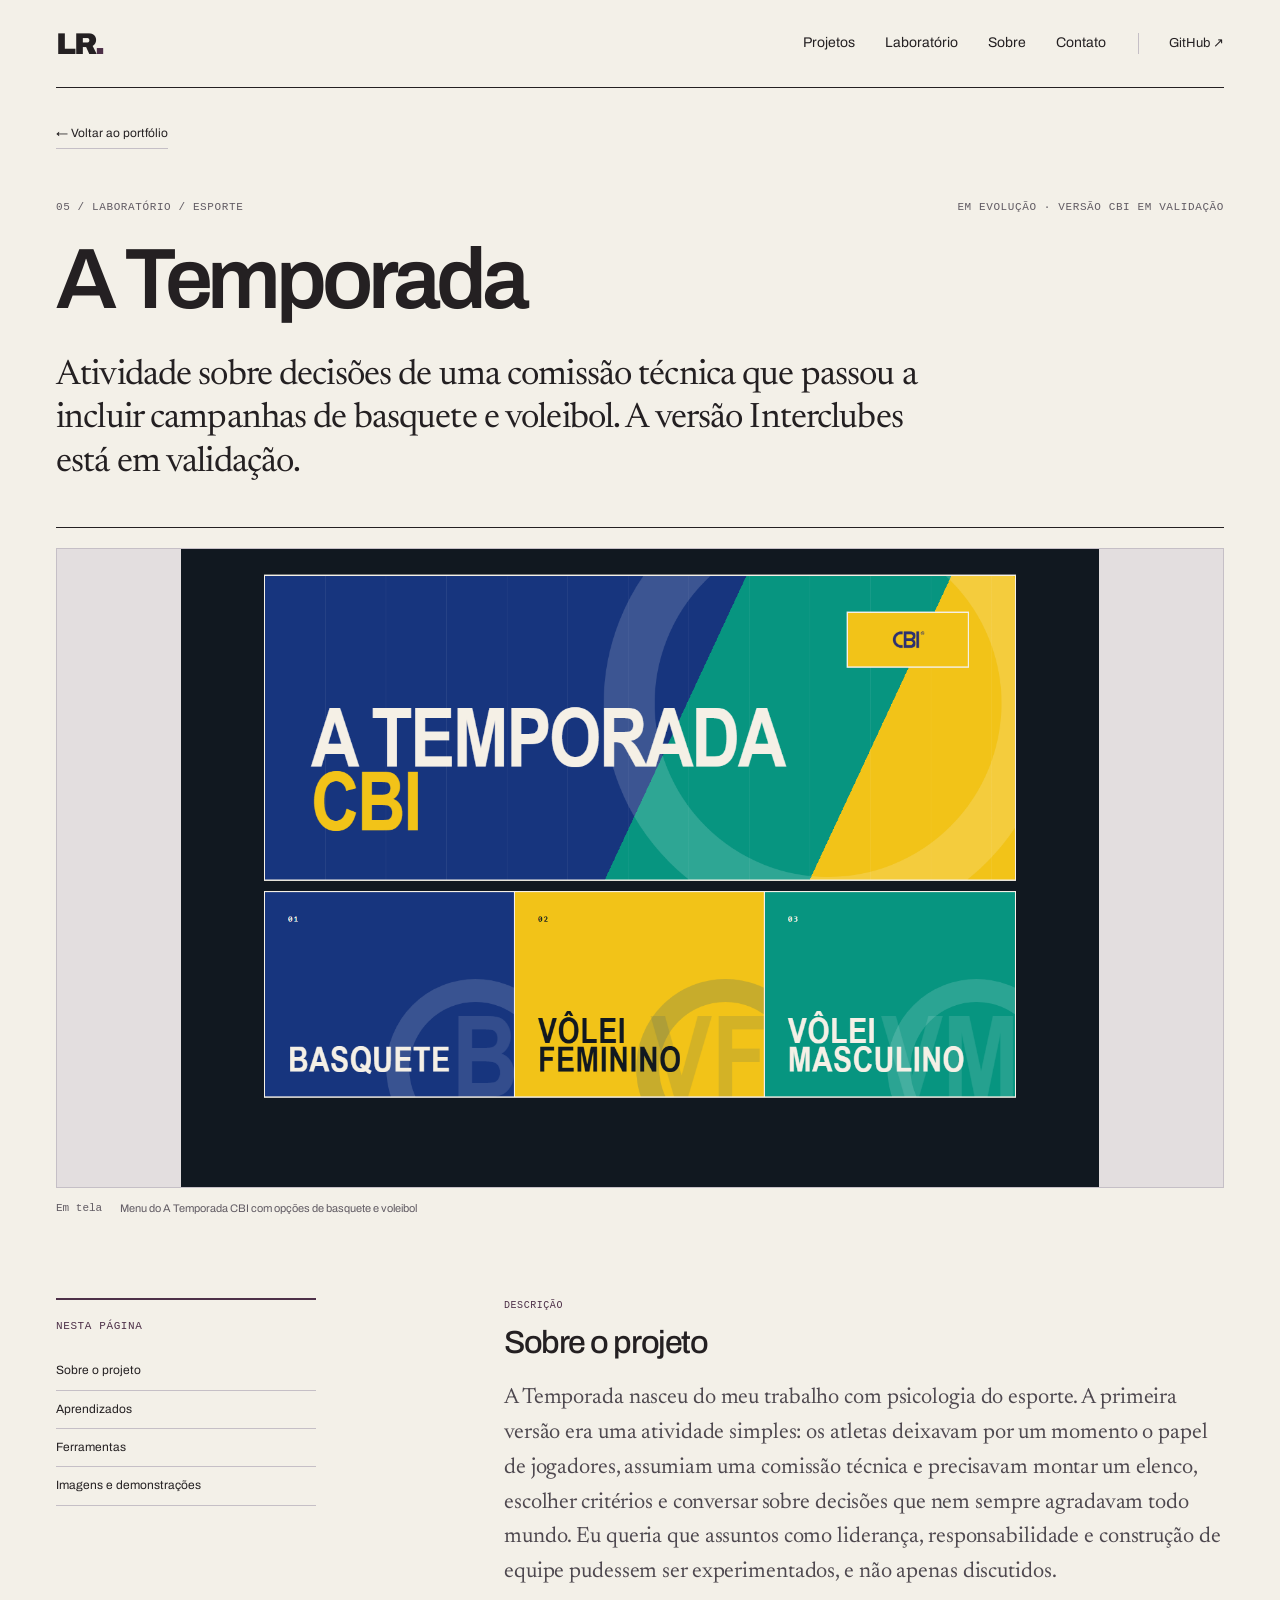
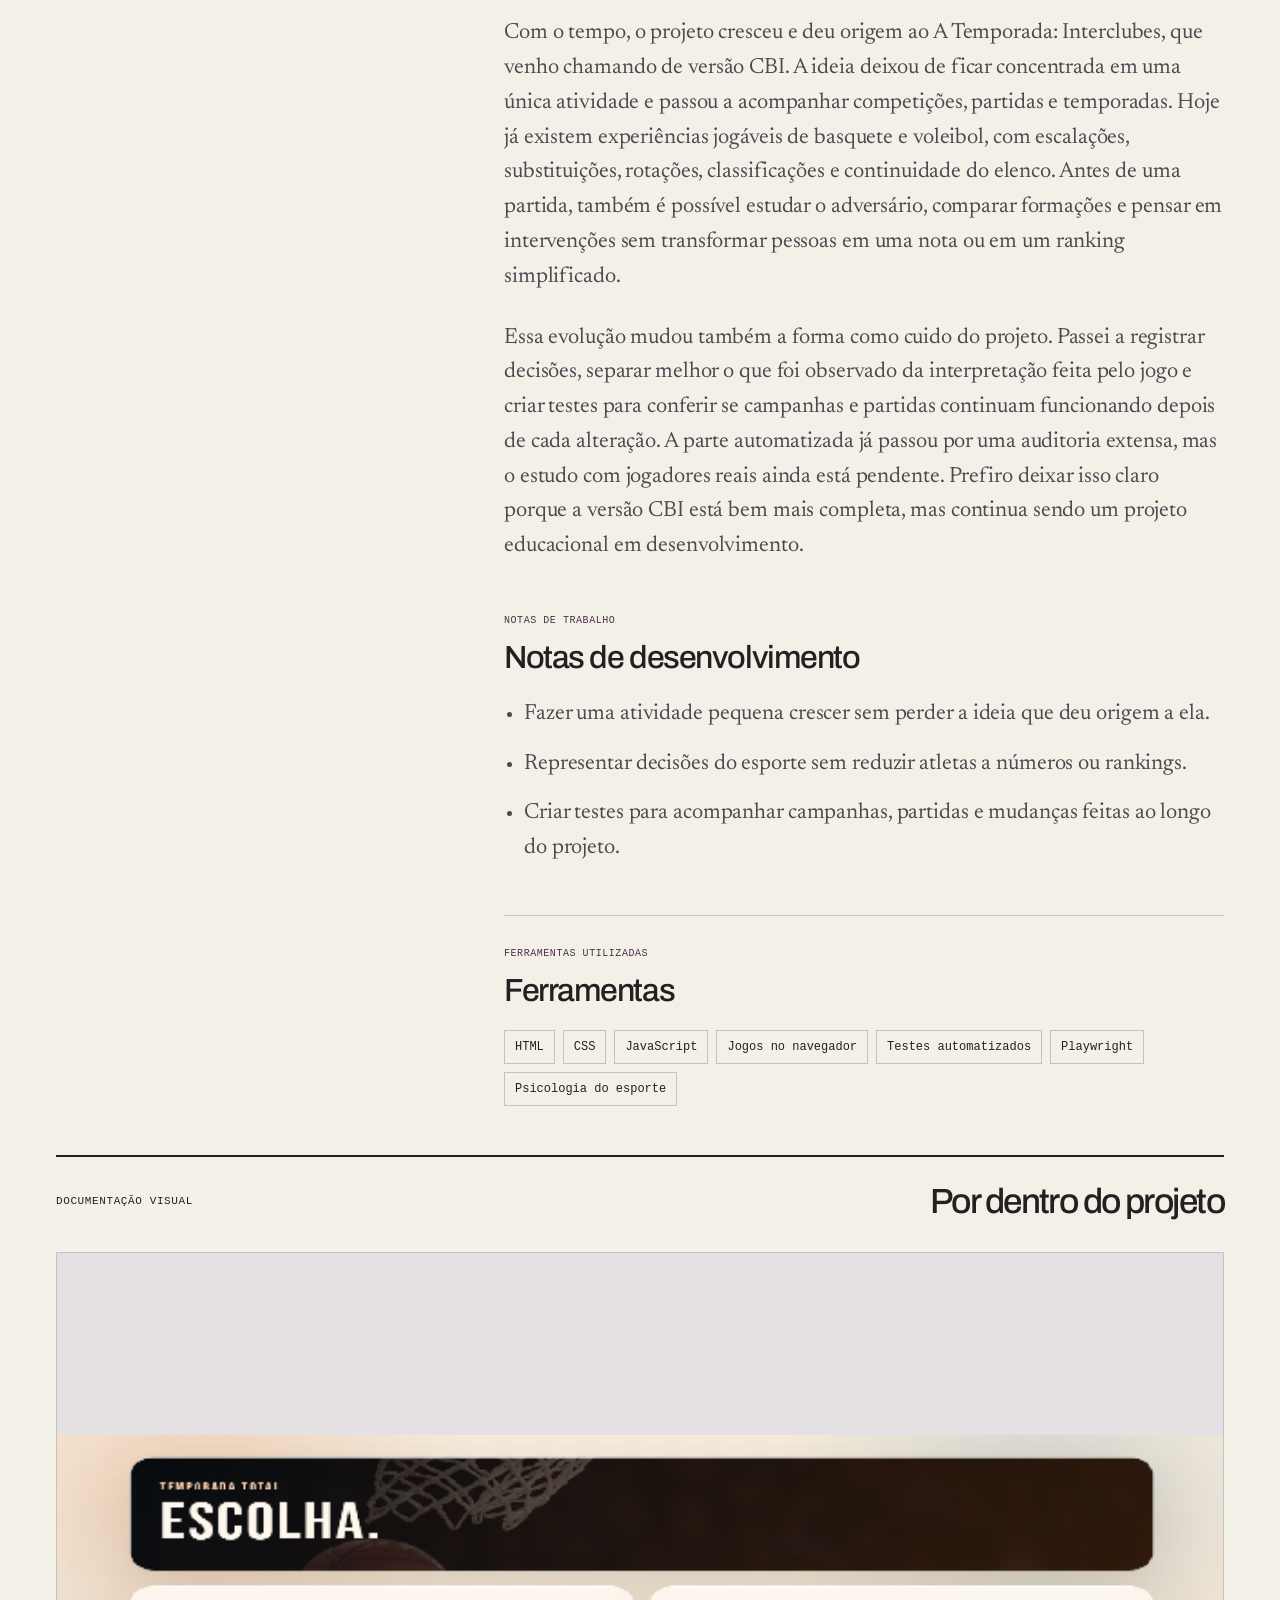
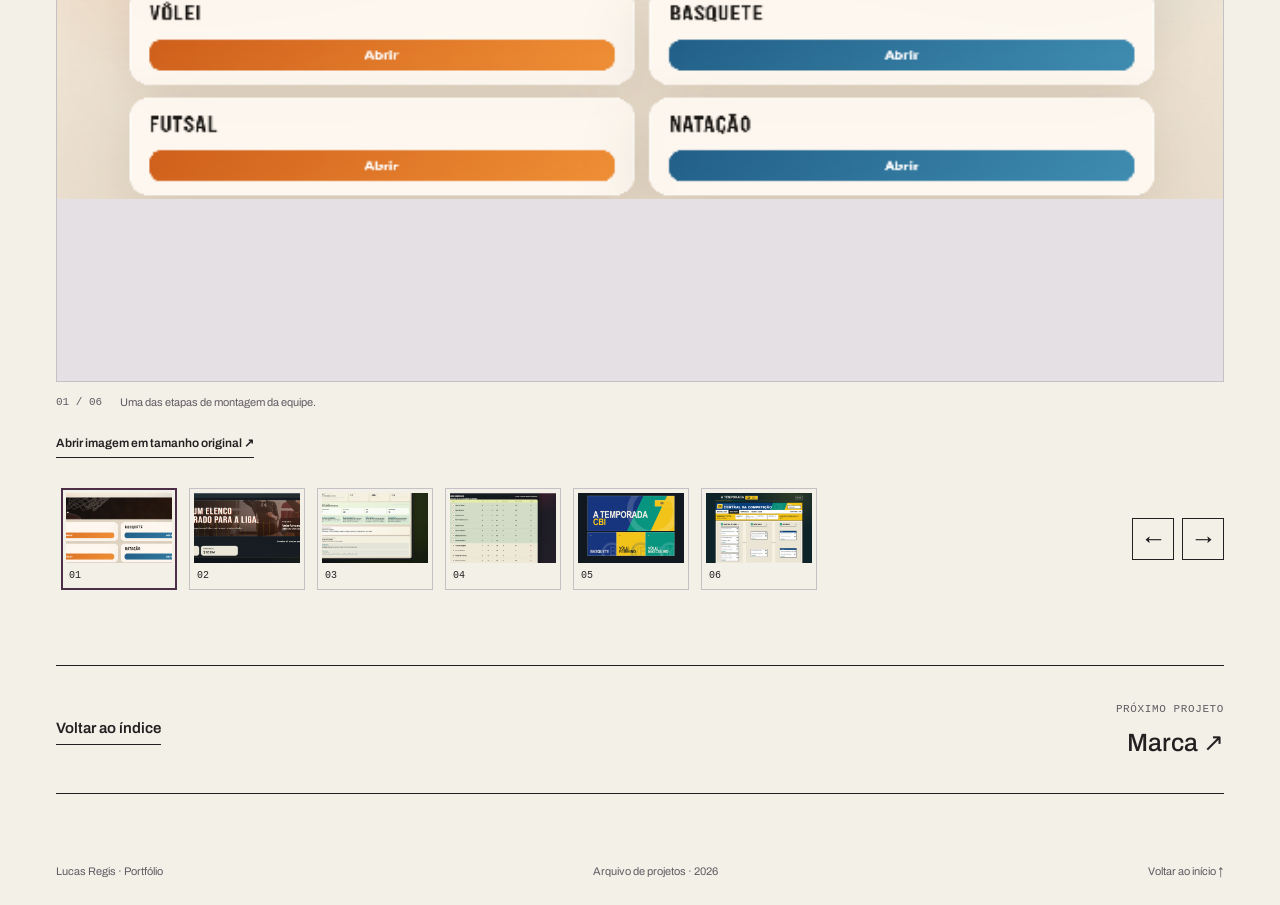
==== commit 5a2ecdd6: "Revisa textos na voz do autor e atualiza capturas dos projetos" ====
--- a/projetos/a-temporada.html
+++ b/projetos/a-temporada.html
@@ -1,18 +1,19 @@
 <!doctype html>
 <html lang="pt-BR"><head>
 <meta charset="utf-8"><meta name="viewport" content="width=device-width, initial-scale=1">
-<meta name="theme-color" content="#50267c"><meta name="description" content="O que começou como uma atividade para conversar com atletas ganhou campanhas, partidas e um novo modo inspirado nas competições entre clubes.">
-<meta property="og:type" content="website"><meta property="og:title" content="A Temporada — Lucas Regis"><meta property="og:description" content="O que começou como uma atividade para conversar com atletas ganhou campanhas, partidas e um novo modo inspirado nas competições entre clubes.">
+<meta name="theme-color" content="#4d3048"><meta name="description" content="Atividade sobre decisões de uma comissão técnica que passou a incluir campanhas de basquete e voleibol. A versão Interclubes está em validação.">
+<meta property="og:type" content="website"><meta property="og:title" content="A Temporada — Lucas Regis"><meta property="og:description" content="Atividade sobre decisões de uma comissão técnica que passou a incluir campanhas de basquete e voleibol. A versão Interclubes está em validação.">
 <meta property="og:url" content="https://lucaaregis4r-ops.github.io/Lucasportifolio/projetos/a-temporada.html"><meta property="og:image" content="https://lucaaregis4r-ops.github.io/Lucasportifolio/assets/imagens/foto-lucas.jpg">
 <link rel="canonical" href="https://lucaaregis4r-ops.github.io/Lucasportifolio/projetos/a-temporada.html"><title>A Temporada — Lucas Regis</title>
 <link rel="icon" href="../assets/favicon.svg" type="image/svg+xml">
 <link rel="preconnect" href="https://fonts.googleapis.com"><link rel="preconnect" href="https://fonts.gstatic.com" crossorigin>
-<link href="https://fonts.googleapis.com/css2?family=Archivo:wght@400;500;600;700;800;900&family=DM+Sans:wght@400;500;600;700&family=Newsreader:ital,wght@0,400;0,500;1,400;1,500&display=swap" rel="stylesheet">
+<link href="https://fonts.googleapis.com/css2?family=Archivo:wght@400;500;600;700;800;900&family=Newsreader:ital,wght@0,400;0,500;1,400;1,500&display=swap" rel="stylesheet">
 <link rel="stylesheet" href="../style.css"><script src="../script.js" defer></script>
 </head><body><a class="skip-link" href="#conteudo">Pular para o conteúdo</a><header class="site-header wrap"><a class="wordmark" href="../index.html#inicio" aria-label="Lucas Regis, início">LR<span aria-hidden="true">.</span></a>
     <nav aria-label="Navegação principal"><a href="../index.html#projetos">Projetos</a><a href="../index.html#laboratorio">Laboratório</a><a href="../index.html#sobre">Sobre</a><a href="../index.html#contato">Contato</a></nav>
     <a class="header-github" href="https://github.com/lucaaregis4r-ops">GitHub <span aria-hidden="true">↗</span></a></header>
-<main id="conteudo" class="case-main wrap"><section class="case-opening" id="inicio"><a class="back-link" href="../index.html#laboratorio">← Voltar ao portfólio</a><div class="case-meta meta"><span>05 / Laboratório / Esporte</span><span>Em evolução · versão CBI em validação</span></div><h1>A Temporada</h1><p class="case-deck">O que começou como uma atividade para conversar com atletas ganhou campanhas, partidas e um novo modo inspirado nas competições entre clubes.</p></section>
+<main id="conteudo" class="case-main wrap"><section class="case-opening" id="inicio"><a class="back-link" href="../index.html#laboratorio">← Voltar ao portfólio</a><div class="case-meta meta"><span>05 / Laboratório / Esporte</span><span>Em evolução · versão CBI em validação</span></div><h1>A Temporada</h1><p class="case-deck">Atividade sobre decisões de uma comissão técnica que passou a incluir campanhas de basquete e voleibol. A versão Interclubes está em validação.</p></section>
+
 <figure class="case-cover"><img class="" src="../assets/imagens/a-temporada-cbi-menu.png" alt="Menu do A Temporada CBI com opções de basquete e voleibol" width="1440" height="1000" loading="eager" decoding="async"><figcaption><span>Em tela</span>Menu do A Temporada CBI com opções de basquete e voleibol</figcaption></figure>
-<div class="case-layout"><aside class="case-sidebar"><nav aria-label="Nesta página"><p class="meta">Nesta página</p><a href="#sobre-projeto">Sobre o projeto</a><a href="#aprendizados">Aprendizados</a><a href="#ferramentas">Ferramentas</a><a href="#imagens">Imagens e demonstrações</a></nav></aside><div class="case-story"><section class="story-section" id="sobre-projeto"><p class="meta">Origem e desenvolvimento</p><h2>Sobre o projeto</h2><p>A Temporada nasceu do meu trabalho com psicologia do esporte. A primeira versão era uma atividade simples: os atletas deixavam por um momento o papel de jogadores, assumiam uma comissão técnica e precisavam montar um elenco, escolher critérios e conversar sobre decisões que nem sempre agradavam todo mundo. Eu queria que assuntos como liderança, responsabilidade e construção de equipe pudessem ser experimentados, e não apenas discutidos.</p><p>Com o tempo, o projeto cresceu e deu origem ao A Temporada: Interclubes, que venho chamando de versão CBI. A ideia deixou de ficar concentrada em uma única atividade e passou a acompanhar competições, partidas e temporadas. Hoje já existem experiências jogáveis de basquete e voleibol, com escalações, substituições, rotações, classificações e continuidade do elenco. Antes de uma partida, também é possível estudar o adversário, comparar formações e pensar em intervenções sem transformar pessoas em uma nota ou em um ranking simplificado.</p><p>Essa evolução mudou também a forma como cuido do projeto. Passei a registrar decisões, separar melhor o que foi observado da interpretação feita pelo jogo e criar testes para conferir se campanhas e partidas continuam funcionando depois de cada alteração. A parte automatizada já passou por uma auditoria extensa, mas o estudo com jogadores reais ainda está pendente. Prefiro deixar isso claro porque a versão CBI está bem mais completa, mas continua sendo um projeto educacional em desenvolvimento.</p></section><section class="story-section" id="aprendizados"><p class="meta">Notas de trabalho</p><h2>O que venho aprendendo</h2><ul class="learning-list"><li>Fazer uma atividade pequena crescer sem perder a ideia que deu origem a ela.</li><li>Representar decisões do esporte sem reduzir atletas a números ou rankings.</li><li>Criar testes para acompanhar campanhas, partidas e mudanças feitas ao longo do projeto.</li></ul></section><section class="story-section tools-section" id="ferramentas"><p class="meta">Ferramentas utilizadas</p><h2>Com o que construí</h2><ul class="tools-list"><li>HTML</li><li>CSS</li><li>JavaScript</li><li>Jogos no navegador</li><li>Testes automatizados</li><li>Playwright</li><li>Psicologia do esporte</li></ul></section></div></div>
-<section class="case-gallery" id="imagens" aria-labelledby="gallery-title"><div class="subsection-heading"><p class="meta">Documentação visual</p><h2 id="gallery-title">Por dentro do projeto</h2></div><div class="gallery" data-gallery="[{&quot;src&quot;: &quot;./assets/imagens/a-temporada-1.png&quot;, &quot;alt&quot;: &quot;Tela do jogo A Temporada&quot;, &quot;legenda&quot;: &quot;Uma das etapas de montagem da equipe.&quot;}, {&quot;src&quot;: &quot;./assets/imagens/a-temporada-2.png&quot;, &quot;alt&quot;: &quot;Interface de escolhas do jogo A Temporada&quot;, &quot;legenda&quot;: &quot;Decisões apresentadas durante a atividade.&quot;}, {&quot;src&quot;: &quot;./assets/imagens/a-temporada-3.png&quot;, &quot;alt&quot;: &quot;Tela de composição da equipe em A Temporada&quot;, &quot;legenda&quot;: &quot;Composição do elenco durante a experiência.&quot;}, {&quot;src&quot;: &quot;./assets/imagens/a-temporada-4.png&quot;, &quot;alt&quot;: &quot;Resultado de uma etapa do jogo A Temporada&quot;, &quot;legenda&quot;: &quot;Retorno apresentado aos participantes.&quot;}, {&quot;src&quot;: &quot;./assets/imagens/a-temporada-cbi-menu.png&quot;, &quot;alt&quot;: &quot;Menu do A Temporada CBI com basquete, vôlei feminino e vôlei masculino&quot;, &quot;legenda&quot;: &quot;A evolução para o A Temporada: Interclubes, com identidade própria e diferentes modalidades.&quot;}, {&quot;src&quot;: &quot;./assets/imagens/a-temporada-cbi-competicao.png&quot;, &quot;alt&quot;: &quot;Central da competição de basquete no A Temporada CBI mostrando as fases eliminatórias&quot;, &quot;legenda&quot;: &quot;Na versão CBI, partidas e resultados passam a fazer parte de uma campanha que continua entre temporadas.&quot;}]"><figure><div class="gallery-stage"><img class="gallery-image" src="../assets/imagens/a-temporada-1.png" alt="Tela do jogo A Temporada" width="644" height="201" loading="lazy" decoding="async"></div><figcaption aria-live="polite"><span class="gallery-counter">01 / 06</span><span class="gallery-caption">Uma das etapas de montagem da equipe.</span></figcaption></figure><div class="gallery-actions"><a class="text-link gallery-original" href="../assets/imagens/a-temporada-1.png" target="_blank" rel="noopener">Abrir imagem em tamanho original ↗</a><button class="motion-toggle" type="button" aria-pressed="false" hidden>Reproduzir demonstração</button></div><div class="gallery-controls" hidden><div class="gallery-thumbs" role="group" aria-label="Selecionar imagem"><button type="button" data-slide="0" aria-pressed="true" aria-label="1. Tela do jogo A Temporada"><img class="" src="../assets/imagens/a-temporada-1.png" alt="" width="644" height="201" loading="lazy" decoding="async"><span>01</span></button><button type="button" data-slide="1" aria-pressed="false" aria-label="2. Interface de escolhas do jogo A Temporada"><img class="" src="../assets/imagens/a-temporada-2.png" alt="" width="1264" height="491" loading="lazy" decoding="async"><span>02</span></button><button type="button" data-slide="2" aria-pressed="false" aria-label="3. Tela de composição da equipe em A Temporada"><img class="" src="../assets/imagens/a-temporada-3.png" alt="" width="783" height="453" loading="lazy" decoding="async"><span>03</span></button><button type="button" data-slide="3" aria-pressed="false" aria-label="4. Resultado de uma etapa do jogo A Temporada"><img class="" src="../assets/imagens/a-temporada-4.png" alt="" width="777" height="471" loading="lazy" decoding="async"><span>04</span></button><button type="button" data-slide="4" aria-pressed="false" aria-label="5. Menu do A Temporada CBI com basquete, vôlei feminino e vôlei masculino"><img class="" src="../assets/imagens/a-temporada-cbi-menu.png" alt="" width="1440" height="1000" loading="lazy" decoding="async"><span>05</span></button><button type="button" data-slide="5" aria-pressed="false" aria-label="6. Central da competição de basquete no A Temporada CBI mostrando as fases eliminatórias"><img class="" src="../assets/imagens/a-temporada-cbi-competicao.png" alt="" width="1440" height="1100" loading="lazy" decoding="async"><span>06</span></button></div><div class="gallery-arrows"><button type="button" data-direction="-1" aria-label="Imagem anterior">←</button><button type="button" data-direction="1" aria-label="Próxima imagem">→</button></div></div><noscript><ul><li><a href="../assets/imagens/a-temporada-1.png">Uma das etapas de montagem da equipe.</a></li><li><a href="../assets/imagens/a-temporada-2.png">Decisões apresentadas durante a atividade.</a></li><li><a href="../assets/imagens/a-temporada-3.png">Composição do elenco durante a experiência.</a></li><li><a href="../assets/imagens/a-temporada-4.png">Retorno apresentado aos participantes.</a></li><li><a href="../assets/imagens/a-temporada-cbi-menu.png">A evolução para o A Temporada: Interclubes, com identidade própria e diferentes modalidades.</a></li><li><a href="../assets/imagens/a-temporada-cbi-competicao.png">Na versão CBI, partidas e resultados passam a fazer parte de uma campanha que continua entre temporadas.</a></li></ul></noscript></div></section><nav class="case-end" aria-label="Continuar explorando"><a class="text-link" href="../index.html#laboratorio">Voltar ao índice</a><a href="marca.html"><span class="meta">Próximo projeto</span><span>Marca ↗</span></a></nav></main><footer class="site-footer wrap"><span>Lucas Regis · Portfólio</span><span>Em construção, como os projetos.</span><a href="#inicio">Voltar ao início ↑</a></footer></body></html>+<div class="case-layout"><aside class="case-sidebar"><nav aria-label="Nesta página"><p class="meta">Nesta página</p><a href="#sobre-projeto">Sobre o projeto</a><a href="#aprendizados">Aprendizados</a><a href="#ferramentas">Ferramentas</a><a href="#imagens">Imagens e demonstrações</a></nav></aside><div class="case-story"><section class="story-section" id="sobre-projeto"><p class="meta">Descrição</p><h2>Sobre o projeto</h2><p>A Temporada nasceu do meu trabalho com psicologia do esporte. A primeira versão era uma atividade simples: os atletas deixavam por um momento o papel de jogadores, assumiam uma comissão técnica e precisavam montar um elenco, escolher critérios e conversar sobre decisões que nem sempre agradavam todo mundo. Eu queria que assuntos como liderança, responsabilidade e construção de equipe pudessem ser experimentados, e não apenas discutidos.</p><p>Com o tempo, o projeto cresceu e deu origem ao A Temporada: Interclubes, que venho chamando de versão CBI. A ideia deixou de ficar concentrada em uma única atividade e passou a acompanhar competições, partidas e temporadas. Hoje já existem experiências jogáveis de basquete e voleibol, com escalações, substituições, rotações, classificações e continuidade do elenco. Antes de uma partida, também é possível estudar o adversário, comparar formações e pensar em intervenções sem transformar pessoas em uma nota ou em um ranking simplificado.</p><p>Essa evolução mudou também a forma como cuido do projeto. Passei a registrar decisões, separar melhor o que foi observado da interpretação feita pelo jogo e criar testes para conferir se campanhas e partidas continuam funcionando depois de cada alteração. A parte automatizada já passou por uma auditoria extensa, mas o estudo com jogadores reais ainda está pendente. Prefiro deixar isso claro porque a versão CBI está bem mais completa, mas continua sendo um projeto educacional em desenvolvimento.</p></section><section class="story-section" id="aprendizados"><p class="meta">Notas de trabalho</p><h2>Notas de desenvolvimento</h2><ul class="learning-list"><li>Fazer uma atividade pequena crescer sem perder a ideia que deu origem a ela.</li><li>Representar decisões do esporte sem reduzir atletas a números ou rankings.</li><li>Criar testes para acompanhar campanhas, partidas e mudanças feitas ao longo do projeto.</li></ul></section><section class="story-section tools-section" id="ferramentas"><p class="meta">Ferramentas utilizadas</p><h2>Ferramentas</h2><ul class="tools-list"><li>HTML</li><li>CSS</li><li>JavaScript</li><li>Jogos no navegador</li><li>Testes automatizados</li><li>Playwright</li><li>Psicologia do esporte</li></ul></section></div></div>
+<section class="case-gallery" id="imagens" aria-labelledby="gallery-title"><div class="subsection-heading"><p class="meta">Documentação visual</p><h2 id="gallery-title">Por dentro do projeto</h2></div><div class="gallery" data-gallery="[{&quot;src&quot;: &quot;./assets/imagens/a-temporada-1.png&quot;, &quot;alt&quot;: &quot;Tela do jogo A Temporada&quot;, &quot;legenda&quot;: &quot;Uma das etapas de montagem da equipe.&quot;}, {&quot;src&quot;: &quot;./assets/imagens/a-temporada-2.png&quot;, &quot;alt&quot;: &quot;Interface de escolhas do jogo A Temporada&quot;, &quot;legenda&quot;: &quot;Decisões apresentadas durante a atividade.&quot;}, {&quot;src&quot;: &quot;./assets/imagens/a-temporada-3.png&quot;, &quot;alt&quot;: &quot;Tela de composição da equipe em A Temporada&quot;, &quot;legenda&quot;: &quot;Composição do elenco durante a experiência.&quot;}, {&quot;src&quot;: &quot;./assets/imagens/a-temporada-4.png&quot;, &quot;alt&quot;: &quot;Resultado de uma etapa do jogo A Temporada&quot;, &quot;legenda&quot;: &quot;Retorno apresentado aos participantes.&quot;}, {&quot;src&quot;: &quot;./assets/imagens/a-temporada-cbi-menu.png&quot;, &quot;alt&quot;: &quot;Menu do A Temporada CBI com basquete, vôlei feminino e vôlei masculino&quot;, &quot;legenda&quot;: &quot;A evolução para o A Temporada: Interclubes, com identidade própria e diferentes modalidades.&quot;}, {&quot;src&quot;: &quot;./assets/imagens/a-temporada-cbi-competicao.png&quot;, &quot;alt&quot;: &quot;Central da competição de basquete no A Temporada CBI mostrando as fases eliminatórias&quot;, &quot;legenda&quot;: &quot;Na versão CBI, partidas e resultados passam a fazer parte de uma campanha que continua entre temporadas.&quot;}]"><figure><div class="gallery-stage"><img class="gallery-image" src="../assets/imagens/a-temporada-1.png" alt="Tela do jogo A Temporada" width="644" height="201" loading="lazy" decoding="async"></div><figcaption aria-live="polite"><span class="gallery-counter">01 / 06</span><span class="gallery-caption">Uma das etapas de montagem da equipe.</span></figcaption></figure><div class="gallery-actions"><a class="text-link gallery-original" href="../assets/imagens/a-temporada-1.png" target="_blank" rel="noopener">Abrir imagem em tamanho original ↗</a><button class="motion-toggle" type="button" aria-pressed="false" hidden>Reproduzir demonstração</button></div><div class="gallery-controls" hidden><div class="gallery-thumbs" role="group" aria-label="Selecionar imagem"><button type="button" data-slide="0" aria-pressed="true" aria-label="1. Tela do jogo A Temporada"><img class="" src="../assets/imagens/a-temporada-1.png" alt="" width="644" height="201" loading="lazy" decoding="async"><span>01</span></button><button type="button" data-slide="1" aria-pressed="false" aria-label="2. Interface de escolhas do jogo A Temporada"><img class="" src="../assets/imagens/a-temporada-2.png" alt="" width="1264" height="491" loading="lazy" decoding="async"><span>02</span></button><button type="button" data-slide="2" aria-pressed="false" aria-label="3. Tela de composição da equipe em A Temporada"><img class="" src="../assets/imagens/a-temporada-3.png" alt="" width="783" height="453" loading="lazy" decoding="async"><span>03</span></button><button type="button" data-slide="3" aria-pressed="false" aria-label="4. Resultado de uma etapa do jogo A Temporada"><img class="" src="../assets/imagens/a-temporada-4.png" alt="" width="777" height="471" loading="lazy" decoding="async"><span>04</span></button><button type="button" data-slide="4" aria-pressed="false" aria-label="5. Menu do A Temporada CBI com basquete, vôlei feminino e vôlei masculino"><img class="" src="../assets/imagens/a-temporada-cbi-menu.png" alt="" width="1440" height="1000" loading="lazy" decoding="async"><span>05</span></button><button type="button" data-slide="5" aria-pressed="false" aria-label="6. Central da competição de basquete no A Temporada CBI mostrando as fases eliminatórias"><img class="" src="../assets/imagens/a-temporada-cbi-competicao.png" alt="" width="1440" height="1100" loading="lazy" decoding="async"><span>06</span></button></div><div class="gallery-arrows"><button type="button" data-direction="-1" aria-label="Imagem anterior">←</button><button type="button" data-direction="1" aria-label="Próxima imagem">→</button></div></div><noscript><ul><li><a href="../assets/imagens/a-temporada-1.png">Uma das etapas de montagem da equipe.</a></li><li><a href="../assets/imagens/a-temporada-2.png">Decisões apresentadas durante a atividade.</a></li><li><a href="../assets/imagens/a-temporada-3.png">Composição do elenco durante a experiência.</a></li><li><a href="../assets/imagens/a-temporada-4.png">Retorno apresentado aos participantes.</a></li><li><a href="../assets/imagens/a-temporada-cbi-menu.png">A evolução para o A Temporada: Interclubes, com identidade própria e diferentes modalidades.</a></li><li><a href="../assets/imagens/a-temporada-cbi-competicao.png">Na versão CBI, partidas e resultados passam a fazer parte de uma campanha que continua entre temporadas.</a></li></ul></noscript></div></section><nav class="case-end" aria-label="Continuar explorando"><a class="text-link" href="../index.html#laboratorio">Voltar ao índice</a><a href="marca.html"><span class="meta">Próximo projeto</span><span>Marca ↗</span></a></nav></main><footer class="site-footer wrap"><span>Lucas Regis · Portfólio</span><span>Arquivo de projetos · 2026</span><a href="#inicio">Voltar ao início ↑</a></footer></body></html>
--- a/style.css
+++ b/style.css
@@ -2,10 +2,10 @@
   --paper:#f3f0e8;
   --ink:#242022;
   --muted:#615b63;
-  --purple:#50267c;
-  --purple-light:#e6d9f0;
+  --purple:#4d3048;
+  --purple-light:#e7dfe6;
   --line:#c5bfc6;
-  --sans:'DM Sans',sans-serif;
+  --sans:'Archivo',sans-serif;
   --display:'Archivo',sans-serif;
   --serif:'Newsreader',Georgia,serif;
   --mono:ui-monospace,SFMono-Regular,Consolas,monospace
@@ -43,7 +43,7 @@
   -webkit-tap-highlight-color:transparent
 }
 button:focus-visible,a:focus-visible,summary:focus-visible {
-  outline:3px solid #a769cc;
+  outline:3px solid #87647f;
   outline-offset:5px
 }
 img {
@@ -182,7 +182,7 @@
 }
 .opening-index>.meta {
   margin-bottom:22px;
-  color:#decaec
+  color:#e5d8e1
 }
 .opening-index a {
   display:grid;
@@ -190,20 +190,20 @@
   align-items:center;
   gap:10px;
   padding:13px 0;
-  border-top:1px solid #9376ac;
+  border-top:1px solid #9a8093;
   font-size:15px
 }
 .opening-index a:hover {
-  color:#dfc1ff
+  color:#f3e8ef
 }
 .opening-index a span:first-child {
   font:11px var(--mono);
-  color:#dac4ec
+  color:#dfccd9
 }
 .opening-index>p:last-child {
   font-size:12px;
   line-height:1.5;
-  color:#decaec;
+  color:#e5d8e1;
   margin-top:19px
 }
 .section-heading {
@@ -342,13 +342,13 @@
   grid-template-columns:104px 1fr auto
 }
 .feature--01 .project-number {
-  color:#c3a0e3
+  color:#c8acc1
 }
 .feature--01 .feature-heading .meta,.feature--01 .feature-copy>p,.feature--01 figcaption {
   color:#c8c0cb
 }
 .feature--01 .status {
-  border-color:#c3a0e3
+  border-color:#c8acc1
 }
 .feature--01 .feature-body {
   grid-template-columns:.75fr 1.35fr;
@@ -356,10 +356,10 @@
   align-items:center
 }
 .feature--01 .image-link {
-  border-color:#605366
+  border-color:#685763
 }
 .feature--01 .text-link:hover {
-  color:#ddbeff
+  color:#ead7e4
 }
 .feature--02 .feature-body {
   grid-template-columns:1.3fr .85fr
@@ -384,7 +384,7 @@
 .feature--03 .image-link img {
   aspect-ratio:1.45;
   object-fit:cover;
-  object-position:right
+  object-position:top
 }
 .evolution {
   background:var(--purple-light);
@@ -404,7 +404,7 @@
 }
 .evolution-intro>p:not(.meta) {
   font-size:15px;
-  color:#504154
+  color:#554751
 }
 .evolution-intro .text-link {
   margin-top:20px
@@ -419,7 +419,7 @@
   counter-reset:stage
 }
 .timeline li {
-  border-top:1px solid #8c7897;
+  border-top:1px solid #998490;
   padding-top:20px;
   counter-increment:stage;
   position:relative
@@ -430,7 +430,7 @@
   right:0;
   top:16px;
   font:12px var(--mono);
-  color:#675271
+  color:#70596a
 }
 .timeline .meta {
   font-size:10px;
@@ -445,7 +445,7 @@
 .timeline p:not(.meta) {
   font-size:14px;
   line-height:1.55;
-  color:#504154
+  color:#554751
 }
 .laboratory {
   padding-top:100px;
@@ -605,13 +605,13 @@
   display:flex;
   justify-content:space-between;
   align-items:start;
-  border-top:1px solid #9276a9;
+  border-top:1px solid #9a8093;
   padding-top:25px;
   gap:35px
 }
 .contact-bottom p {
   font-size:15px;
-  color:#dfcee9
+  color:#e5d8e1
 }
 .contact-bottom>div {
   display:flex;
@@ -630,7 +630,7 @@
 }
 .contact .text-link {
   font-size:13px;
-  color:#dfcee9
+  color:#e5d8e1
 }
 .site-footer {
   display:flex;
@@ -830,7 +830,7 @@
   padding:10px 16px
 }
 .motion-toggle:hover {
-  background:#371858
+  background:#372233
 }
 .gallery-controls {
   display:flex;
@@ -1451,3 +1451,74 @@
     transition:none!important
   }
 }
+
+/* Refinamento editorial: leitura contínua e ficha de implementação. */
+.opening-statement .lead {
+  font-size: clamp(29px, 2.65vw, 37px);
+  line-height: 1.23;
+}
+.opening-context {
+  font: 400 22px/1.45 var(--serif);
+  letter-spacing: -.01em;
+  max-width: 610px;
+}
+.story-section > p:not(.meta), .learning-list {
+  font-family: var(--serif);
+  font-size: 22px;
+  line-height: 1.58;
+  letter-spacing: -.005em;
+}
+.about-body > p:not(.lead) {
+  font: 400 22px/1.5 var(--serif);
+}
+.implementation {
+  border-top: 1px solid var(--ink);
+  margin-bottom: 35px;
+  padding-top: 18px;
+}
+.implementation h2 { color: var(--purple); letter-spacing: .055em; }
+.implementation dl {
+  display: grid;
+  grid-template-columns: repeat(4, minmax(0, 1fr));
+  gap: 0 28px;
+  margin: 16px 0 0;
+}
+.implementation dl > div {
+  padding: 15px 0;
+  border-top: 1px solid var(--line);
+}
+.implementation dt {
+  font: 500 12px/1.45 var(--display);
+  margin-bottom: 7px;
+}
+.implementation dd {
+  font: 12px/1.7 var(--mono);
+  margin: 0;
+  color: var(--muted);
+  overflow-wrap: anywhere;
+}
+.source-links {
+  border-top: 1px solid var(--line);
+  margin-top: 25px;
+  padding-top: 20px;
+  display: flex;
+  flex-wrap: wrap;
+  gap: 12px 24px;
+}
+.source-links .meta { width: 100%; }
+.source-links .text-link { font-size: 12px; }
+@media(max-width: 760px) {
+  .opening-statement .lead { font-size: 29px; }
+  .opening-context { font-size: 21px; }
+  .story-section > p:not(.meta), .learning-list { font-size: 21px; line-height: 1.55; }
+  .about-body > p:not(.lead) { font-size: 21px; }
+  .implementation dl { grid-template-columns: repeat(2, minmax(0, 1fr)); gap: 0 20px; }
+  .implementation dd { font-size: 11px; }
+}
+@media(max-width: 380px) {
+  .opening-statement .lead { font-size: 27px; }
+  .implementation dl { grid-template-columns: 1fr; }
+}
+
+/* A saudação acompanha o nome sem perder a hierarquia da abertura. */
+.opening h1 .greeting { display:block; color:var(--ink); font-size:clamp(24px,3.4vw,46px); font-weight:500; letter-spacing:-.035em; line-height:1.2; margin-bottom:12px; white-space:normal; }
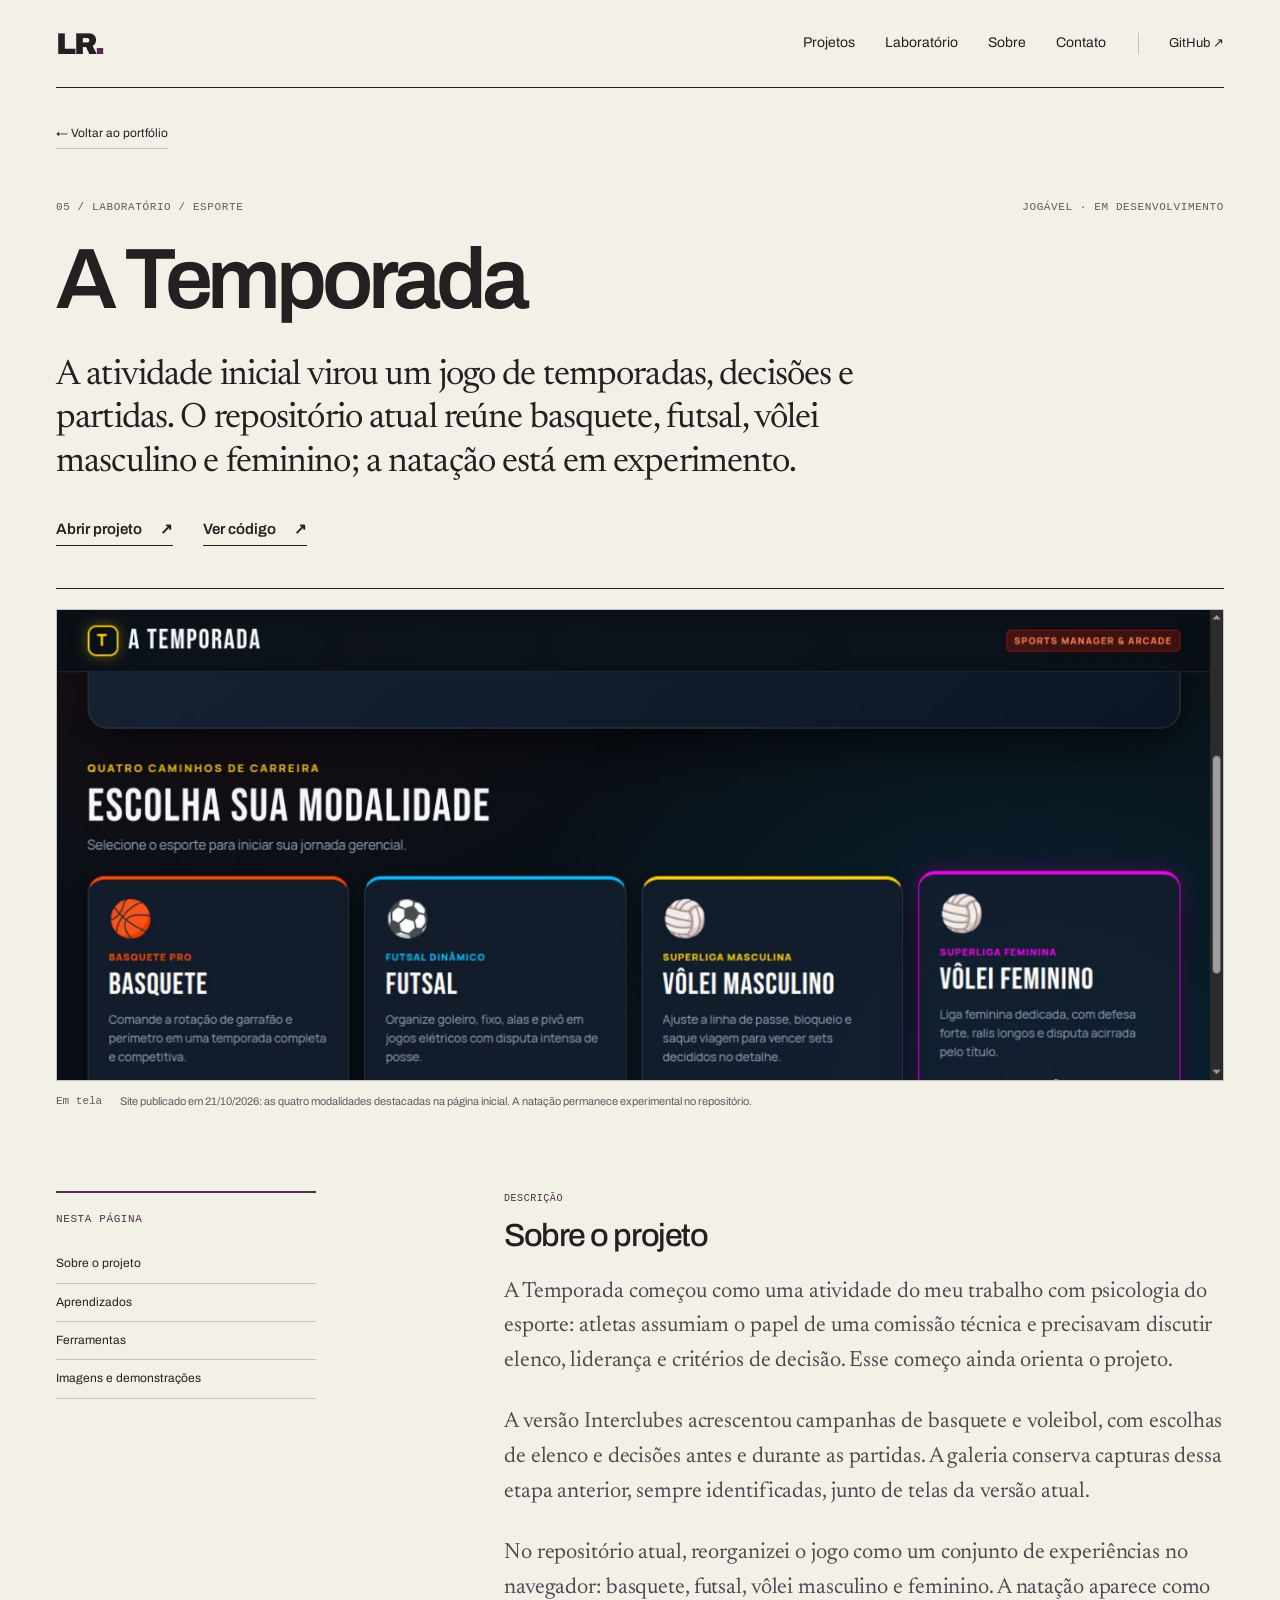
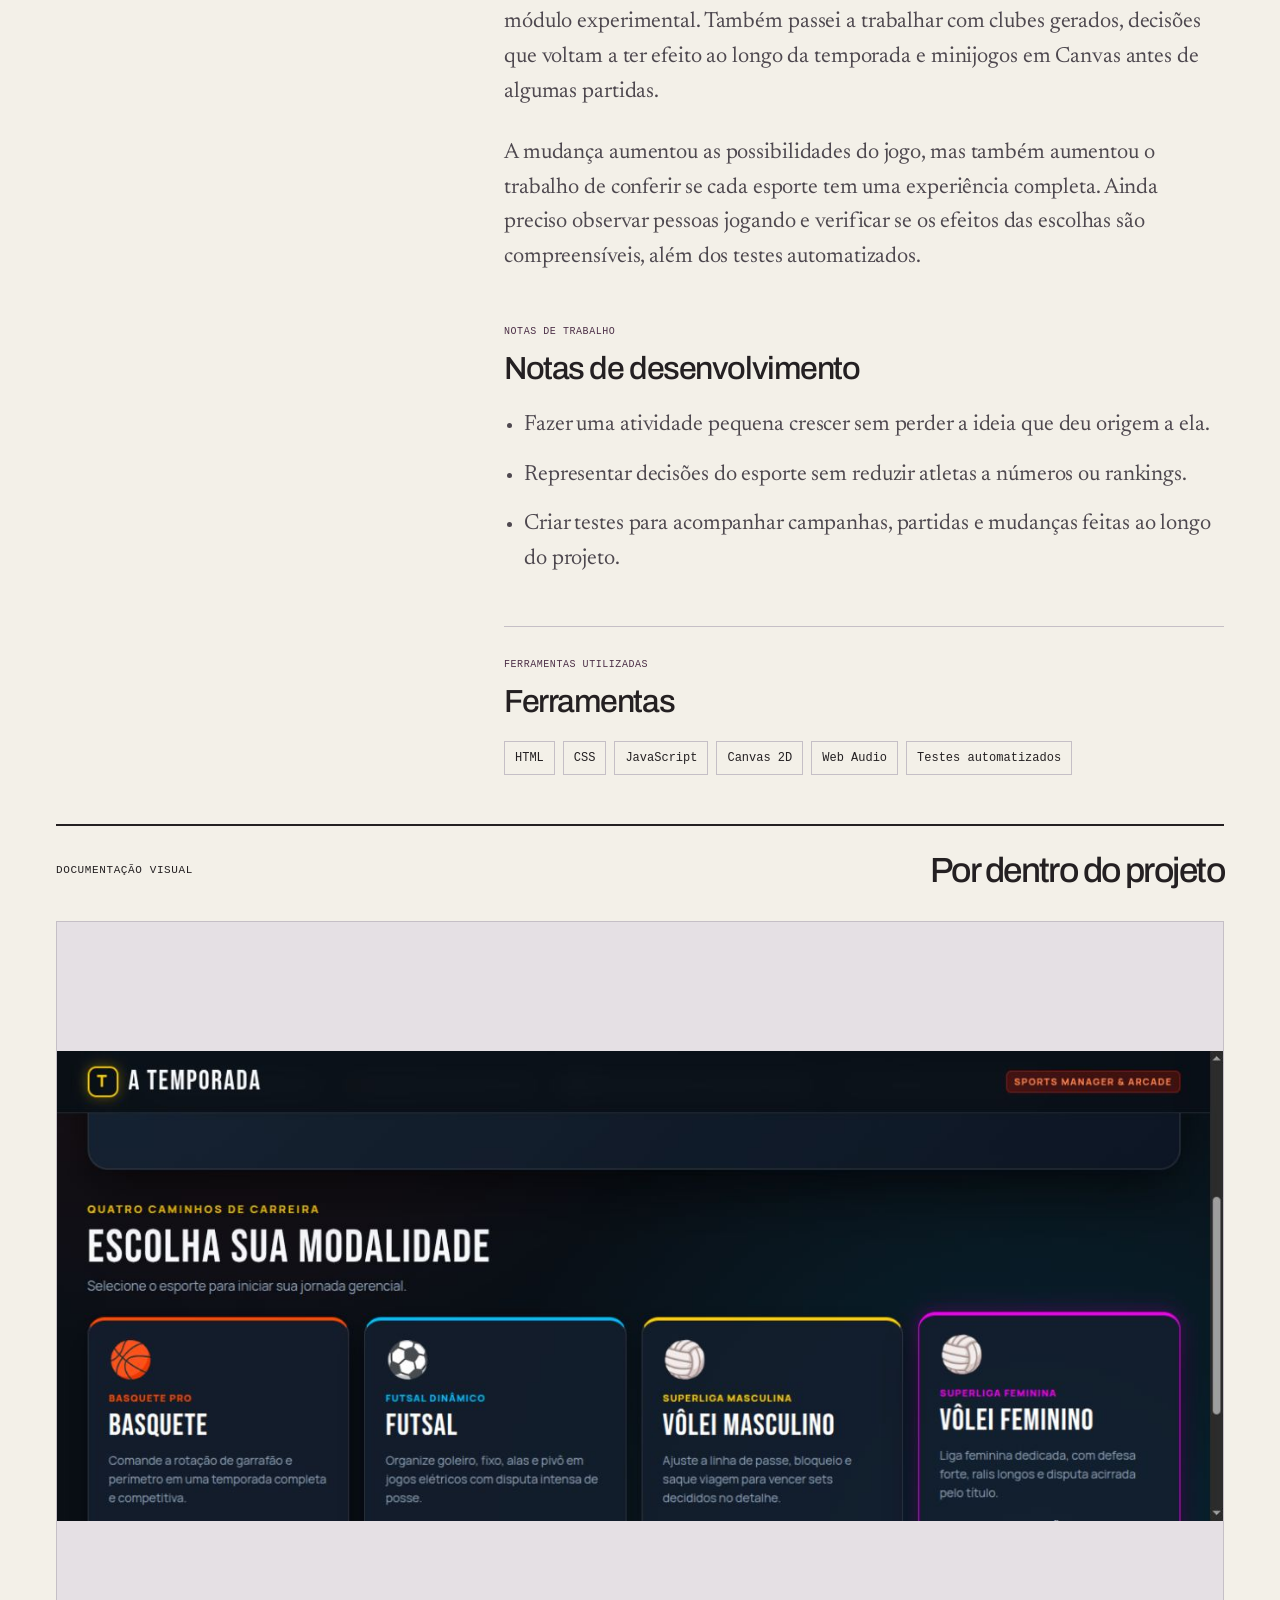
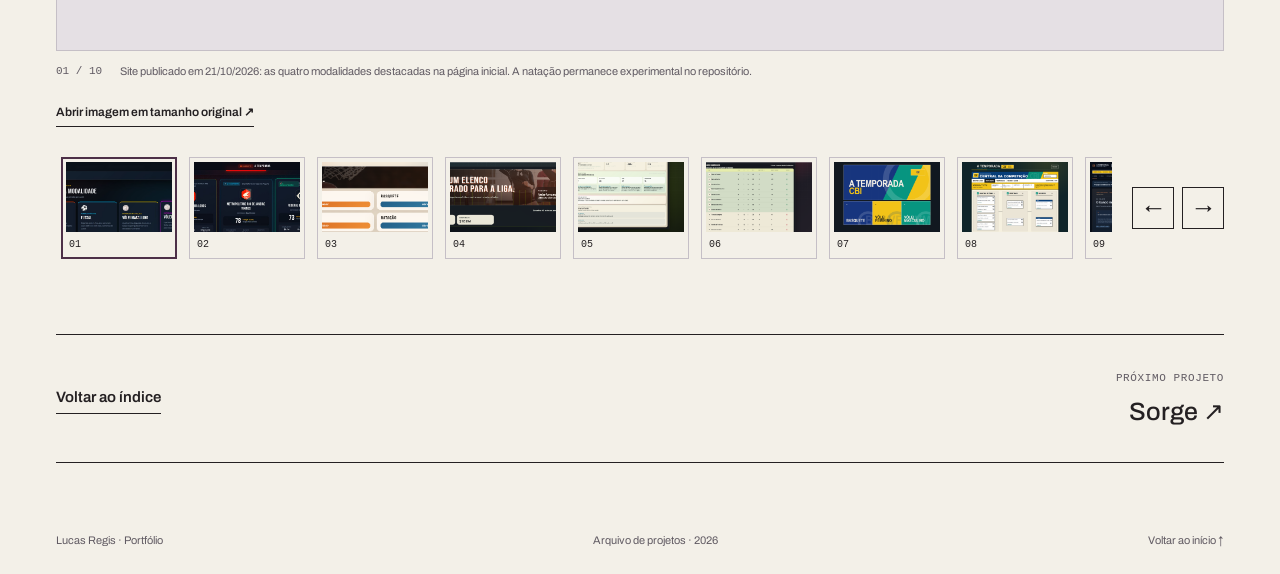
==== commit a29935c9: "Atualiza portfolio com novos projetos e capturas reais" ====
--- a/projetos/a-temporada.html
+++ b/projetos/a-temporada.html
@@ -1,8 +1,8 @@
 <!doctype html>
 <html lang="pt-BR"><head>
 <meta charset="utf-8"><meta name="viewport" content="width=device-width, initial-scale=1">
-<meta name="theme-color" content="#4d3048"><meta name="description" content="Atividade sobre decisões de uma comissão técnica que passou a incluir campanhas de basquete e voleibol. A versão Interclubes está em validação.">
-<meta property="og:type" content="website"><meta property="og:title" content="A Temporada — Lucas Regis"><meta property="og:description" content="Atividade sobre decisões de uma comissão técnica que passou a incluir campanhas de basquete e voleibol. A versão Interclubes está em validação.">
+<meta name="theme-color" content="#4d3048"><meta name="description" content="A atividade inicial virou um jogo de temporadas, decisões e partidas. O repositório atual reúne basquete, futsal, vôlei masculino e feminino; a natação está em experimento.">
+<meta property="og:type" content="website"><meta property="og:title" content="A Temporada — Lucas Regis"><meta property="og:description" content="A atividade inicial virou um jogo de temporadas, decisões e partidas. O repositório atual reúne basquete, futsal, vôlei masculino e feminino; a natação está em experimento.">
 <meta property="og:url" content="https://lucaaregis4r-ops.github.io/Lucasportifolio/projetos/a-temporada.html"><meta property="og:image" content="https://lucaaregis4r-ops.github.io/Lucasportifolio/assets/imagens/foto-lucas.jpg">
 <link rel="canonical" href="https://lucaaregis4r-ops.github.io/Lucasportifolio/projetos/a-temporada.html"><title>A Temporada — Lucas Regis</title>
 <link rel="icon" href="../assets/favicon.svg" type="image/svg+xml">
@@ -12,8 +12,8 @@
 </head><body><a class="skip-link" href="#conteudo">Pular para o conteúdo</a><header class="site-header wrap"><a class="wordmark" href="../index.html#inicio" aria-label="Lucas Regis, início">LR<span aria-hidden="true">.</span></a>
     <nav aria-label="Navegação principal"><a href="../index.html#projetos">Projetos</a><a href="../index.html#laboratorio">Laboratório</a><a href="../index.html#sobre">Sobre</a><a href="../index.html#contato">Contato</a></nav>
     <a class="header-github" href="https://github.com/lucaaregis4r-ops">GitHub <span aria-hidden="true">↗</span></a></header>
-<main id="conteudo" class="case-main wrap"><section class="case-opening" id="inicio"><a class="back-link" href="../index.html#laboratorio">← Voltar ao portfólio</a><div class="case-meta meta"><span>05 / Laboratório / Esporte</span><span>Em evolução · versão CBI em validação</span></div><h1>A Temporada</h1><p class="case-deck">Atividade sobre decisões de uma comissão técnica que passou a incluir campanhas de basquete e voleibol. A versão Interclubes está em validação.</p></section>
+<main id="conteudo" class="case-main wrap"><section class="case-opening" id="inicio"><a class="back-link" href="../index.html#laboratorio">← Voltar ao portfólio</a><div class="case-meta meta"><span>05 / Laboratório / Esporte</span><span>Jogável · em desenvolvimento</span></div><h1>A Temporada</h1><p class="case-deck">A atividade inicial virou um jogo de temporadas, decisões e partidas. O repositório atual reúne basquete, futsal, vôlei masculino e feminino; a natação está em experimento.</p><div class="project-links"><a class="text-link" href="https://lucaaregis4r-ops.github.io/a-temporada/">Abrir projeto <span aria-hidden="true">↗</span></a><a class="text-link" href="https://github.com/lucaaregis4r-ops/a-temporada">Ver código <span aria-hidden="true">↗</span></a></div></section>
 
-<figure class="case-cover"><img class="" src="../assets/imagens/a-temporada-cbi-menu.png" alt="Menu do A Temporada CBI com opções de basquete e voleibol" width="1440" height="1000" loading="eager" decoding="async"><figcaption><span>Em tela</span>Menu do A Temporada CBI com opções de basquete e voleibol</figcaption></figure>
-<div class="case-layout"><aside class="case-sidebar"><nav aria-label="Nesta página"><p class="meta">Nesta página</p><a href="#sobre-projeto">Sobre o projeto</a><a href="#aprendizados">Aprendizados</a><a href="#ferramentas">Ferramentas</a><a href="#imagens">Imagens e demonstrações</a></nav></aside><div class="case-story"><section class="story-section" id="sobre-projeto"><p class="meta">Descrição</p><h2>Sobre o projeto</h2><p>A Temporada nasceu do meu trabalho com psicologia do esporte. A primeira versão era uma atividade simples: os atletas deixavam por um momento o papel de jogadores, assumiam uma comissão técnica e precisavam montar um elenco, escolher critérios e conversar sobre decisões que nem sempre agradavam todo mundo. Eu queria que assuntos como liderança, responsabilidade e construção de equipe pudessem ser experimentados, e não apenas discutidos.</p><p>Com o tempo, o projeto cresceu e deu origem ao A Temporada: Interclubes, que venho chamando de versão CBI. A ideia deixou de ficar concentrada em uma única atividade e passou a acompanhar competições, partidas e temporadas. Hoje já existem experiências jogáveis de basquete e voleibol, com escalações, substituições, rotações, classificações e continuidade do elenco. Antes de uma partida, também é possível estudar o adversário, comparar formações e pensar em intervenções sem transformar pessoas em uma nota ou em um ranking simplificado.</p><p>Essa evolução mudou também a forma como cuido do projeto. Passei a registrar decisões, separar melhor o que foi observado da interpretação feita pelo jogo e criar testes para conferir se campanhas e partidas continuam funcionando depois de cada alteração. A parte automatizada já passou por uma auditoria extensa, mas o estudo com jogadores reais ainda está pendente. Prefiro deixar isso claro porque a versão CBI está bem mais completa, mas continua sendo um projeto educacional em desenvolvimento.</p></section><section class="story-section" id="aprendizados"><p class="meta">Notas de trabalho</p><h2>Notas de desenvolvimento</h2><ul class="learning-list"><li>Fazer uma atividade pequena crescer sem perder a ideia que deu origem a ela.</li><li>Representar decisões do esporte sem reduzir atletas a números ou rankings.</li><li>Criar testes para acompanhar campanhas, partidas e mudanças feitas ao longo do projeto.</li></ul></section><section class="story-section tools-section" id="ferramentas"><p class="meta">Ferramentas utilizadas</p><h2>Ferramentas</h2><ul class="tools-list"><li>HTML</li><li>CSS</li><li>JavaScript</li><li>Jogos no navegador</li><li>Testes automatizados</li><li>Playwright</li><li>Psicologia do esporte</li></ul></section></div></div>
-<section class="case-gallery" id="imagens" aria-labelledby="gallery-title"><div class="subsection-heading"><p class="meta">Documentação visual</p><h2 id="gallery-title">Por dentro do projeto</h2></div><div class="gallery" data-gallery="[{&quot;src&quot;: &quot;./assets/imagens/a-temporada-1.png&quot;, &quot;alt&quot;: &quot;Tela do jogo A Temporada&quot;, &quot;legenda&quot;: &quot;Uma das etapas de montagem da equipe.&quot;}, {&quot;src&quot;: &quot;./assets/imagens/a-temporada-2.png&quot;, &quot;alt&quot;: &quot;Interface de escolhas do jogo A Temporada&quot;, &quot;legenda&quot;: &quot;Decisões apresentadas durante a atividade.&quot;}, {&quot;src&quot;: &quot;./assets/imagens/a-temporada-3.png&quot;, &quot;alt&quot;: &quot;Tela de composição da equipe em A Temporada&quot;, &quot;legenda&quot;: &quot;Composição do elenco durante a experiência.&quot;}, {&quot;src&quot;: &quot;./assets/imagens/a-temporada-4.png&quot;, &quot;alt&quot;: &quot;Resultado de uma etapa do jogo A Temporada&quot;, &quot;legenda&quot;: &quot;Retorno apresentado aos participantes.&quot;}, {&quot;src&quot;: &quot;./assets/imagens/a-temporada-cbi-menu.png&quot;, &quot;alt&quot;: &quot;Menu do A Temporada CBI com basquete, vôlei feminino e vôlei masculino&quot;, &quot;legenda&quot;: &quot;A evolução para o A Temporada: Interclubes, com identidade própria e diferentes modalidades.&quot;}, {&quot;src&quot;: &quot;./assets/imagens/a-temporada-cbi-competicao.png&quot;, &quot;alt&quot;: &quot;Central da competição de basquete no A Temporada CBI mostrando as fases eliminatórias&quot;, &quot;legenda&quot;: &quot;Na versão CBI, partidas e resultados passam a fazer parte de uma campanha que continua entre temporadas.&quot;}]"><figure><div class="gallery-stage"><img class="gallery-image" src="../assets/imagens/a-temporada-1.png" alt="Tela do jogo A Temporada" width="644" height="201" loading="lazy" decoding="async"></div><figcaption aria-live="polite"><span class="gallery-counter">01 / 06</span><span class="gallery-caption">Uma das etapas de montagem da equipe.</span></figcaption></figure><div class="gallery-actions"><a class="text-link gallery-original" href="../assets/imagens/a-temporada-1.png" target="_blank" rel="noopener">Abrir imagem em tamanho original ↗</a><button class="motion-toggle" type="button" aria-pressed="false" hidden>Reproduzir demonstração</button></div><div class="gallery-controls" hidden><div class="gallery-thumbs" role="group" aria-label="Selecionar imagem"><button type="button" data-slide="0" aria-pressed="true" aria-label="1. Tela do jogo A Temporada"><img class="" src="../assets/imagens/a-temporada-1.png" alt="" width="644" height="201" loading="lazy" decoding="async"><span>01</span></button><button type="button" data-slide="1" aria-pressed="false" aria-label="2. Interface de escolhas do jogo A Temporada"><img class="" src="../assets/imagens/a-temporada-2.png" alt="" width="1264" height="491" loading="lazy" decoding="async"><span>02</span></button><button type="button" data-slide="2" aria-pressed="false" aria-label="3. Tela de composição da equipe em A Temporada"><img class="" src="../assets/imagens/a-temporada-3.png" alt="" width="783" height="453" loading="lazy" decoding="async"><span>03</span></button><button type="button" data-slide="3" aria-pressed="false" aria-label="4. Resultado de uma etapa do jogo A Temporada"><img class="" src="../assets/imagens/a-temporada-4.png" alt="" width="777" height="471" loading="lazy" decoding="async"><span>04</span></button><button type="button" data-slide="4" aria-pressed="false" aria-label="5. Menu do A Temporada CBI com basquete, vôlei feminino e vôlei masculino"><img class="" src="../assets/imagens/a-temporada-cbi-menu.png" alt="" width="1440" height="1000" loading="lazy" decoding="async"><span>05</span></button><button type="button" data-slide="5" aria-pressed="false" aria-label="6. Central da competição de basquete no A Temporada CBI mostrando as fases eliminatórias"><img class="" src="../assets/imagens/a-temporada-cbi-competicao.png" alt="" width="1440" height="1100" loading="lazy" decoding="async"><span>06</span></button></div><div class="gallery-arrows"><button type="button" data-direction="-1" aria-label="Imagem anterior">←</button><button type="button" data-direction="1" aria-label="Próxima imagem">→</button></div></div><noscript><ul><li><a href="../assets/imagens/a-temporada-1.png">Uma das etapas de montagem da equipe.</a></li><li><a href="../assets/imagens/a-temporada-2.png">Decisões apresentadas durante a atividade.</a></li><li><a href="../assets/imagens/a-temporada-3.png">Composição do elenco durante a experiência.</a></li><li><a href="../assets/imagens/a-temporada-4.png">Retorno apresentado aos participantes.</a></li><li><a href="../assets/imagens/a-temporada-cbi-menu.png">A evolução para o A Temporada: Interclubes, com identidade própria e diferentes modalidades.</a></li><li><a href="../assets/imagens/a-temporada-cbi-competicao.png">Na versão CBI, partidas e resultados passam a fazer parte de uma campanha que continua entre temporadas.</a></li></ul></noscript></div></section><nav class="case-end" aria-label="Continuar explorando"><a class="text-link" href="../index.html#laboratorio">Voltar ao índice</a><a href="marca.html"><span class="meta">Próximo projeto</span><span>Marca ↗</span></a></nav></main><footer class="site-footer wrap"><span>Lucas Regis · Portfólio</span><span>Arquivo de projetos · 2026</span><a href="#inicio">Voltar ao início ↑</a></footer></body></html>+<figure class="case-cover"><img class="" src="../assets/imagens/a-temporada-2026-modalidades.png" alt="Seletor atual de A Temporada com basquete, futsal e vôlei masculino e feminino" width="1351" height="545" loading="eager" decoding="async"><figcaption><span>Em tela</span>Site publicado em 21/10/2026: as quatro modalidades destacadas na página inicial. A natação permanece experimental no repositório.</figcaption></figure>
+<div class="case-layout"><aside class="case-sidebar"><nav aria-label="Nesta página"><p class="meta">Nesta página</p><a href="#sobre-projeto">Sobre o projeto</a><a href="#aprendizados">Aprendizados</a><a href="#ferramentas">Ferramentas</a><a href="#imagens">Imagens e demonstrações</a></nav></aside><div class="case-story"><section class="story-section" id="sobre-projeto"><p class="meta">Descrição</p><h2>Sobre o projeto</h2><p>A Temporada começou como uma atividade do meu trabalho com psicologia do esporte: atletas assumiam o papel de uma comissão técnica e precisavam discutir elenco, liderança e critérios de decisão. Esse começo ainda orienta o projeto.</p><p>A versão Interclubes acrescentou campanhas de basquete e voleibol, com escolhas de elenco e decisões antes e durante as partidas. A galeria conserva capturas dessa etapa anterior, sempre identificadas, junto de telas da versão atual.</p><p>No repositório atual, reorganizei o jogo como um conjunto de experiências no navegador: basquete, futsal, vôlei masculino e feminino. A natação aparece como módulo experimental. Também passei a trabalhar com clubes gerados, decisões que voltam a ter efeito ao longo da temporada e minijogos em Canvas antes de algumas partidas.</p><p>A mudança aumentou as possibilidades do jogo, mas também aumentou o trabalho de conferir se cada esporte tem uma experiência completa. Ainda preciso observar pessoas jogando e verificar se os efeitos das escolhas são compreensíveis, além dos testes automatizados.</p></section><section class="story-section" id="aprendizados"><p class="meta">Notas de trabalho</p><h2>Notas de desenvolvimento</h2><ul class="learning-list"><li>Fazer uma atividade pequena crescer sem perder a ideia que deu origem a ela.</li><li>Representar decisões do esporte sem reduzir atletas a números ou rankings.</li><li>Criar testes para acompanhar campanhas, partidas e mudanças feitas ao longo do projeto.</li></ul></section><section class="story-section tools-section" id="ferramentas"><p class="meta">Ferramentas utilizadas</p><h2>Ferramentas</h2><ul class="tools-list"><li>HTML</li><li>CSS</li><li>JavaScript</li><li>Canvas 2D</li><li>Web Audio</li><li>Testes automatizados</li></ul></section></div></div>
+<section class="case-gallery" id="imagens" aria-labelledby="gallery-title"><div class="subsection-heading"><p class="meta">Documentação visual</p><h2 id="gallery-title">Por dentro do projeto</h2></div><div class="gallery" data-gallery="[{&quot;src&quot;: &quot;./assets/imagens/a-temporada-2026-modalidades.png&quot;, &quot;alt&quot;: &quot;Seletor atual de A Temporada com basquete, futsal e vôlei masculino e feminino&quot;, &quot;legenda&quot;: &quot;Site publicado em 21/10/2026: as quatro modalidades destacadas na página inicial. A natação permanece experimental no repositório.&quot;}, {&quot;src&quot;: &quot;./assets/imagens/a-temporada-2026-basquete-contrato.png&quot;, &quot;alt&quot;: &quot;Escolha de contrato de clube na versão atual de basquete de A Temporada&quot;, &quot;legenda&quot;: &quot;Basquete atual: propostas procedurais de clubes antes do início da temporada.&quot;}, {&quot;src&quot;: &quot;./assets/imagens/a-temporada-1.png&quot;, &quot;alt&quot;: &quot;Tela do jogo A Temporada&quot;, &quot;legenda&quot;: &quot;Uma das etapas de montagem da equipe.&quot;}, {&quot;src&quot;: &quot;./assets/imagens/a-temporada-2.png&quot;, &quot;alt&quot;: &quot;Interface de escolhas do jogo A Temporada&quot;, &quot;legenda&quot;: &quot;Decisões apresentadas durante a atividade.&quot;}, {&quot;src&quot;: &quot;./assets/imagens/a-temporada-3.png&quot;, &quot;alt&quot;: &quot;Tela de composição da equipe em A Temporada&quot;, &quot;legenda&quot;: &quot;Composição do elenco durante a experiência.&quot;}, {&quot;src&quot;: &quot;./assets/imagens/a-temporada-4.png&quot;, &quot;alt&quot;: &quot;Resultado de uma etapa do jogo A Temporada&quot;, &quot;legenda&quot;: &quot;Retorno apresentado aos participantes.&quot;}, {&quot;src&quot;: &quot;./assets/imagens/a-temporada-cbi-menu.png&quot;, &quot;alt&quot;: &quot;Menu do A Temporada CBI com basquete, vôlei feminino e vôlei masculino&quot;, &quot;legenda&quot;: &quot;Versão Interclubes anterior: a evolução para o A Temporada: Interclubes, com identidade própria e diferentes modalidades.&quot;}, {&quot;src&quot;: &quot;./assets/imagens/a-temporada-cbi-competicao.png&quot;, &quot;alt&quot;: &quot;Central da competição de basquete no A Temporada CBI mostrando as fases eliminatórias&quot;, &quot;legenda&quot;: &quot;Versão Interclubes anterior: na versão CBI, partidas e resultados passam a fazer parte de uma campanha que continua entre temporadas.&quot;}, {&quot;src&quot;: &quot;./assets/imagens/a-temporada-cbi-decisao-basquete.png&quot;, &quot;alt&quot;: &quot;Decisão de escalação no A Temporada Interclubes, versão anterior&quot;, &quot;legenda&quot;: &quot;Versão Interclubes anterior: uma escolha de escalação após a partida de basquete.&quot;}, {&quot;src&quot;: &quot;./assets/imagens/a-temporada-cbi-volei-feminino.png&quot;, &quot;alt&quot;: &quot;Partida de vôlei feminino no A Temporada Interclubes, versão anterior&quot;, &quot;legenda&quot;: &quot;Versão Interclubes anterior: quadra e comandos de uma partida de vôlei feminino.&quot;}]"><figure><div class="gallery-stage"><img class="gallery-image" src="../assets/imagens/a-temporada-2026-modalidades.png" alt="Seletor atual de A Temporada com basquete, futsal e vôlei masculino e feminino" width="1351" height="545" loading="lazy" decoding="async"></div><figcaption aria-live="polite"><span class="gallery-counter">01 / 10</span><span class="gallery-caption">Site publicado em 21/10/2026: as quatro modalidades destacadas na página inicial. A natação permanece experimental no repositório.</span></figcaption></figure><div class="gallery-actions"><a class="text-link gallery-original" href="../assets/imagens/a-temporada-2026-modalidades.png" target="_blank" rel="noopener">Abrir imagem em tamanho original ↗</a><button class="motion-toggle" type="button" aria-pressed="false" hidden>Reproduzir demonstração</button></div><div class="gallery-controls" hidden><div class="gallery-thumbs" role="group" aria-label="Selecionar imagem"><button type="button" data-slide="0" aria-pressed="true" aria-label="1. Seletor atual de A Temporada com basquete, futsal e vôlei masculino e feminino"><img class="" src="../assets/imagens/a-temporada-2026-modalidades.png" alt="" width="1351" height="545" loading="lazy" decoding="async"><span>01</span></button><button type="button" data-slide="1" aria-pressed="false" aria-label="2. Escolha de contrato de clube na versão atual de basquete de A Temporada"><img class="" src="../assets/imagens/a-temporada-2026-basquete-contrato.png" alt="" width="1351" height="545" loading="lazy" decoding="async"><span>02</span></button><button type="button" data-slide="2" aria-pressed="false" aria-label="3. Tela do jogo A Temporada"><img class="" src="../assets/imagens/a-temporada-1.png" alt="" width="644" height="201" loading="lazy" decoding="async"><span>03</span></button><button type="button" data-slide="3" aria-pressed="false" aria-label="4. Interface de escolhas do jogo A Temporada"><img class="" src="../assets/imagens/a-temporada-2.png" alt="" width="1264" height="491" loading="lazy" decoding="async"><span>04</span></button><button type="button" data-slide="4" aria-pressed="false" aria-label="5. Tela de composição da equipe em A Temporada"><img class="" src="../assets/imagens/a-temporada-3.png" alt="" width="783" height="453" loading="lazy" decoding="async"><span>05</span></button><button type="button" data-slide="5" aria-pressed="false" aria-label="6. Resultado de uma etapa do jogo A Temporada"><img class="" src="../assets/imagens/a-temporada-4.png" alt="" width="777" height="471" loading="lazy" decoding="async"><span>06</span></button><button type="button" data-slide="6" aria-pressed="false" aria-label="7. Menu do A Temporada CBI com basquete, vôlei feminino e vôlei masculino"><img class="" src="../assets/imagens/a-temporada-cbi-menu.png" alt="" width="1440" height="1000" loading="lazy" decoding="async"><span>07</span></button><button type="button" data-slide="7" aria-pressed="false" aria-label="8. Central da competição de basquete no A Temporada CBI mostrando as fases eliminatórias"><img class="" src="../assets/imagens/a-temporada-cbi-competicao.png" alt="" width="1440" height="1100" loading="lazy" decoding="async"><span>08</span></button><button type="button" data-slide="8" aria-pressed="false" aria-label="9. Decisão de escalação no A Temporada Interclubes, versão anterior"><img class="" src="../assets/imagens/a-temporada-cbi-decisao-basquete.png" alt="" width="1440" height="1044" loading="lazy" decoding="async"><span>09</span></button><button type="button" data-slide="9" aria-pressed="false" aria-label="10. Partida de vôlei feminino no A Temporada Interclubes, versão anterior"><img class="" src="../assets/imagens/a-temporada-cbi-volei-feminino.png" alt="" width="1440" height="1624" loading="lazy" decoding="async"><span>10</span></button></div><div class="gallery-arrows"><button type="button" data-direction="-1" aria-label="Imagem anterior">←</button><button type="button" data-direction="1" aria-label="Próxima imagem">→</button></div></div><noscript><ul><li><a href="../assets/imagens/a-temporada-2026-modalidades.png">Site publicado em 21/10/2026: as quatro modalidades destacadas na página inicial. A natação permanece experimental no repositório.</a></li><li><a href="../assets/imagens/a-temporada-2026-basquete-contrato.png">Basquete atual: propostas procedurais de clubes antes do início da temporada.</a></li><li><a href="../assets/imagens/a-temporada-1.png">Uma das etapas de montagem da equipe.</a></li><li><a href="../assets/imagens/a-temporada-2.png">Decisões apresentadas durante a atividade.</a></li><li><a href="../assets/imagens/a-temporada-3.png">Composição do elenco durante a experiência.</a></li><li><a href="../assets/imagens/a-temporada-4.png">Retorno apresentado aos participantes.</a></li><li><a href="../assets/imagens/a-temporada-cbi-menu.png">Versão Interclubes anterior: a evolução para o A Temporada: Interclubes, com identidade própria e diferentes modalidades.</a></li><li><a href="../assets/imagens/a-temporada-cbi-competicao.png">Versão Interclubes anterior: na versão CBI, partidas e resultados passam a fazer parte de uma campanha que continua entre temporadas.</a></li><li><a href="../assets/imagens/a-temporada-cbi-decisao-basquete.png">Versão Interclubes anterior: uma escolha de escalação após a partida de basquete.</a></li><li><a href="../assets/imagens/a-temporada-cbi-volei-feminino.png">Versão Interclubes anterior: quadra e comandos de uma partida de vôlei feminino.</a></li></ul></noscript></div></section><nav class="case-end" aria-label="Continuar explorando"><a class="text-link" href="../index.html#laboratorio">Voltar ao índice</a><a href="sorge.html"><span class="meta">Próximo projeto</span><span>Sorge ↗</span></a></nav></main><footer class="site-footer wrap"><span>Lucas Regis · Portfólio</span><span>Arquivo de projetos · 2026</span><a href="#inicio">Voltar ao início ↑</a></footer></body></html>
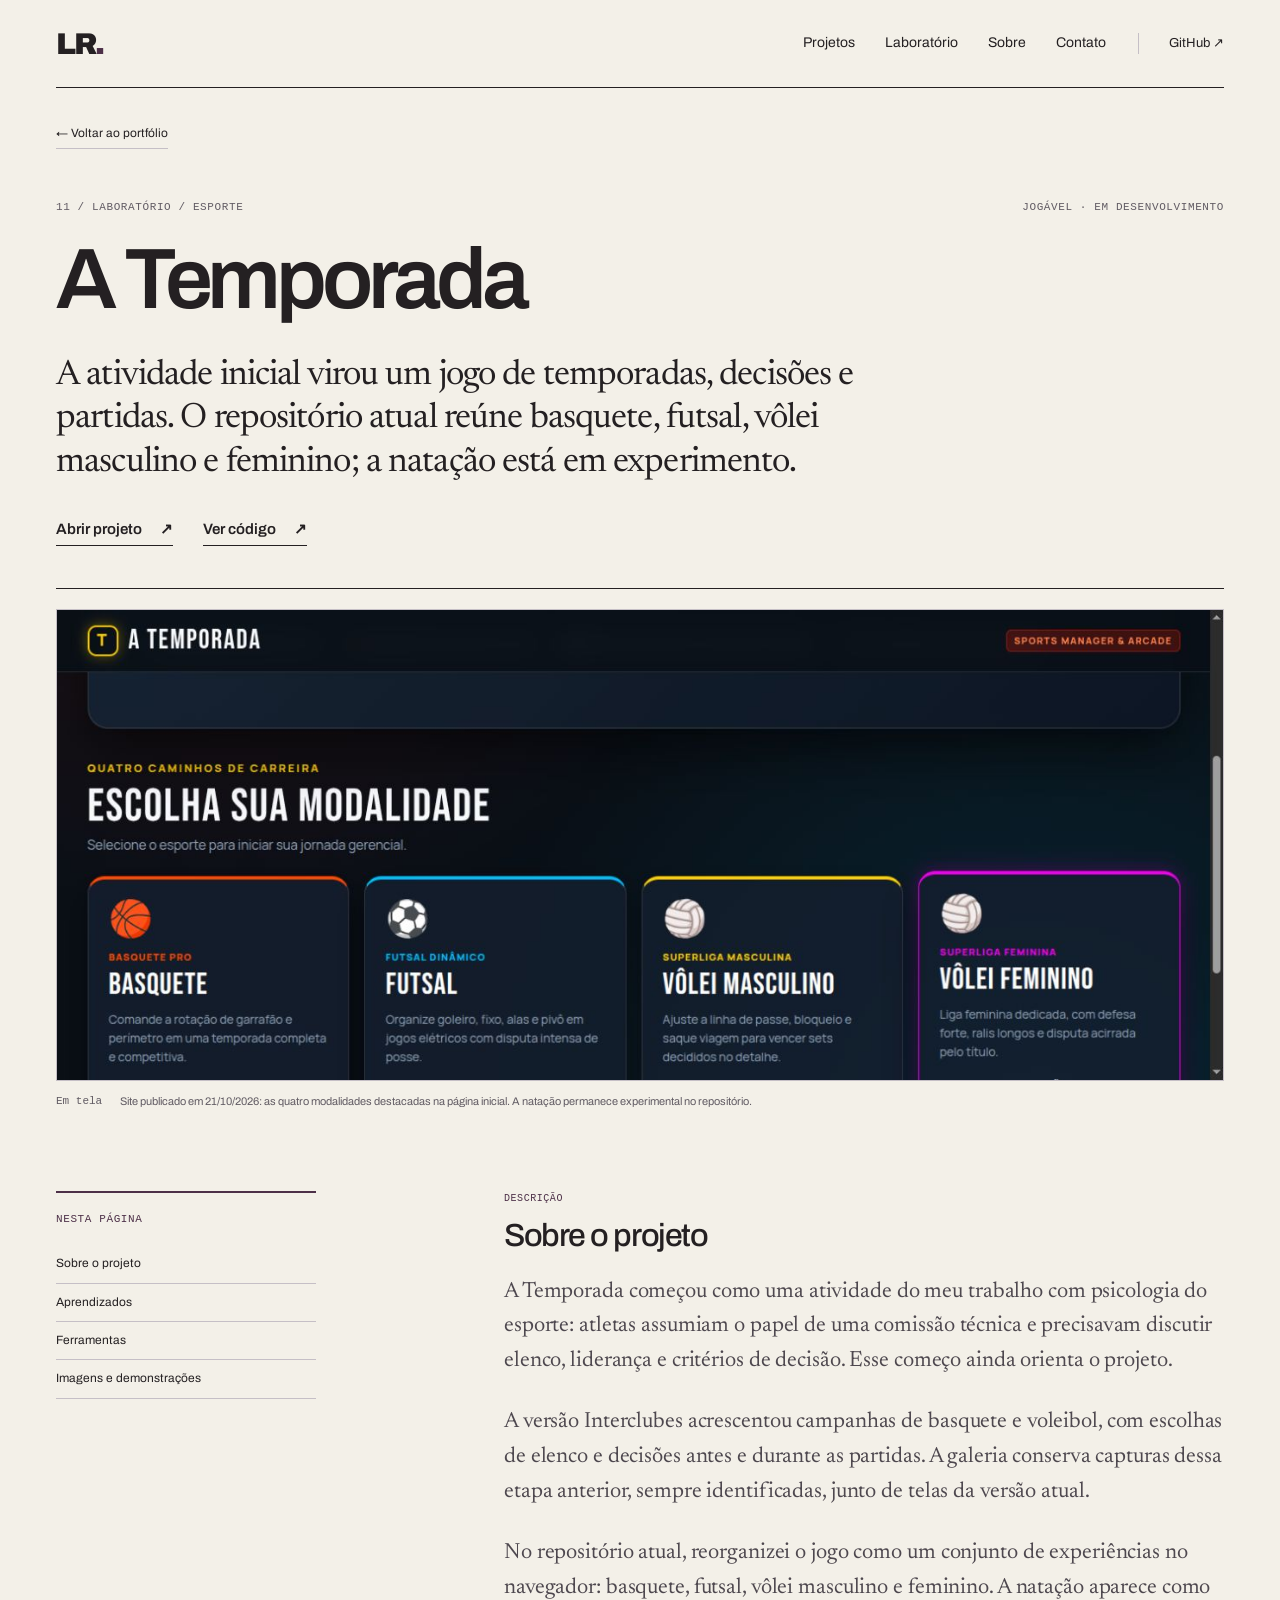
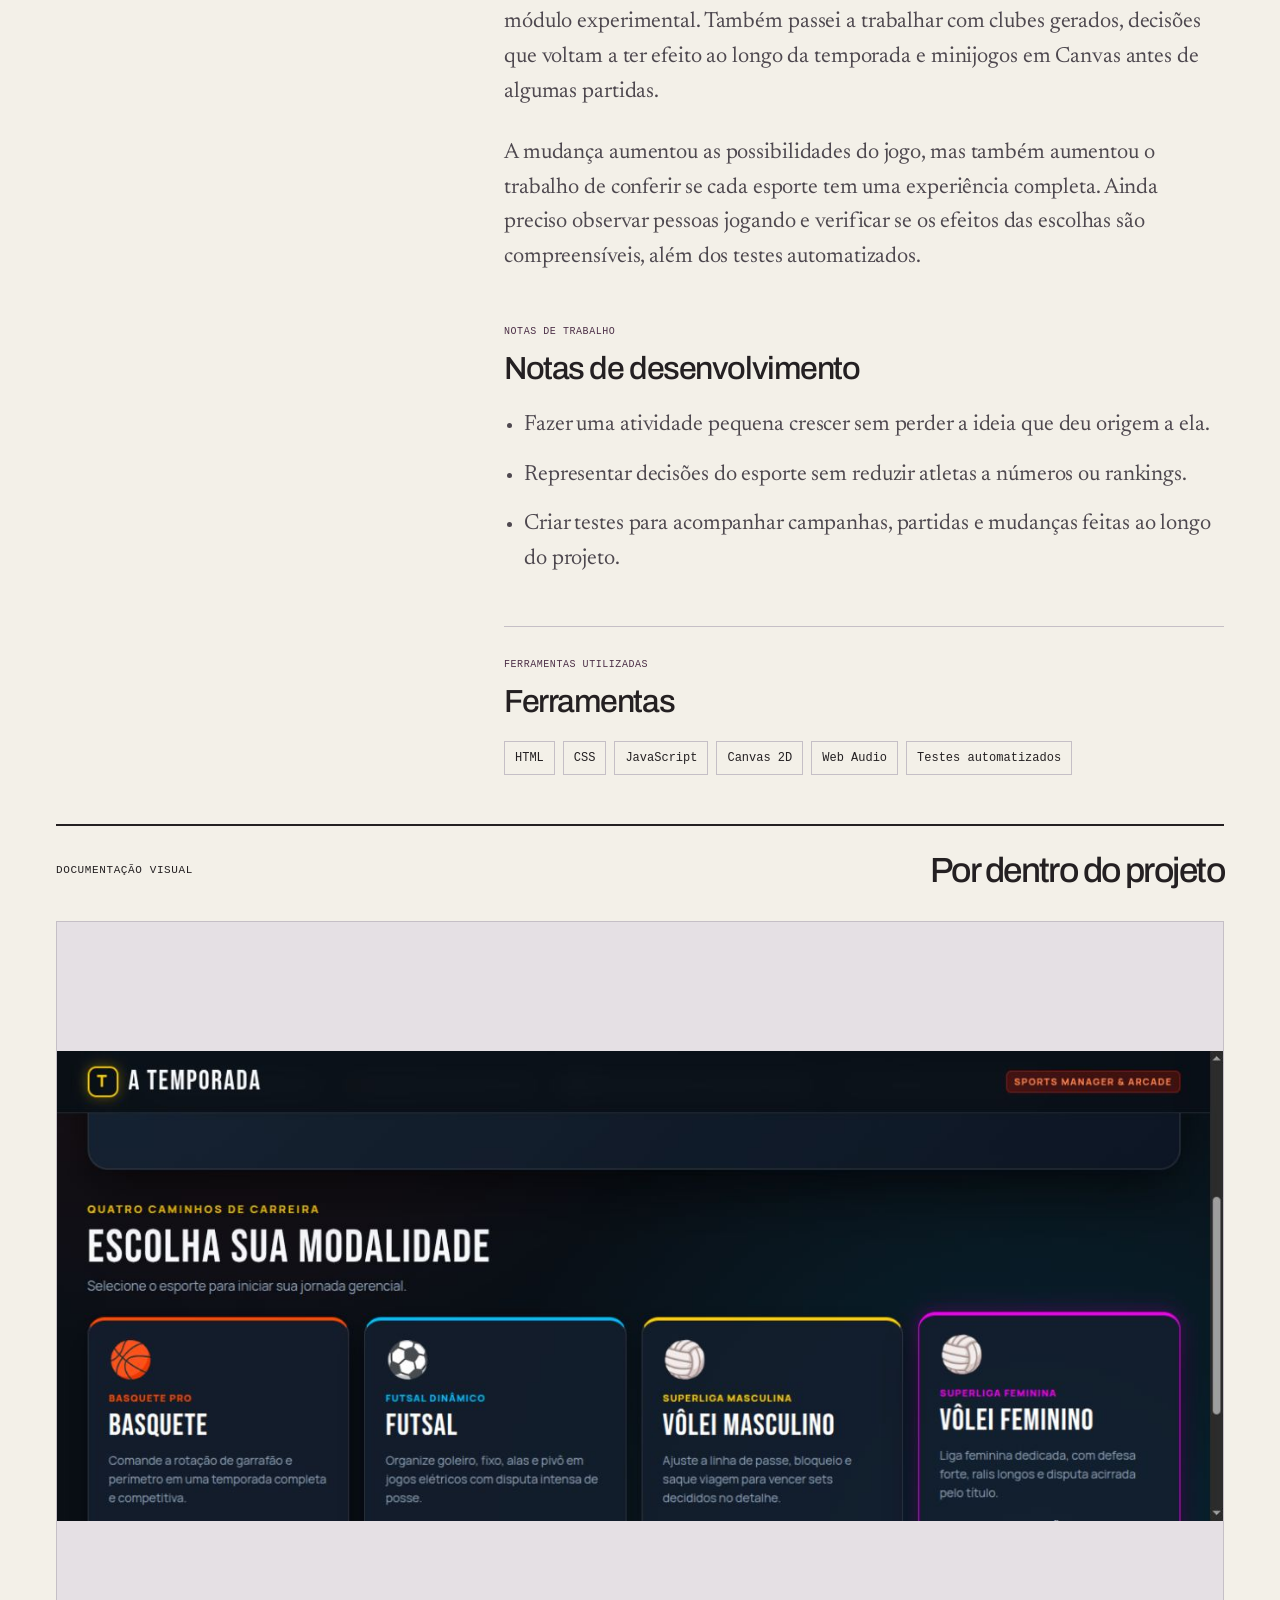
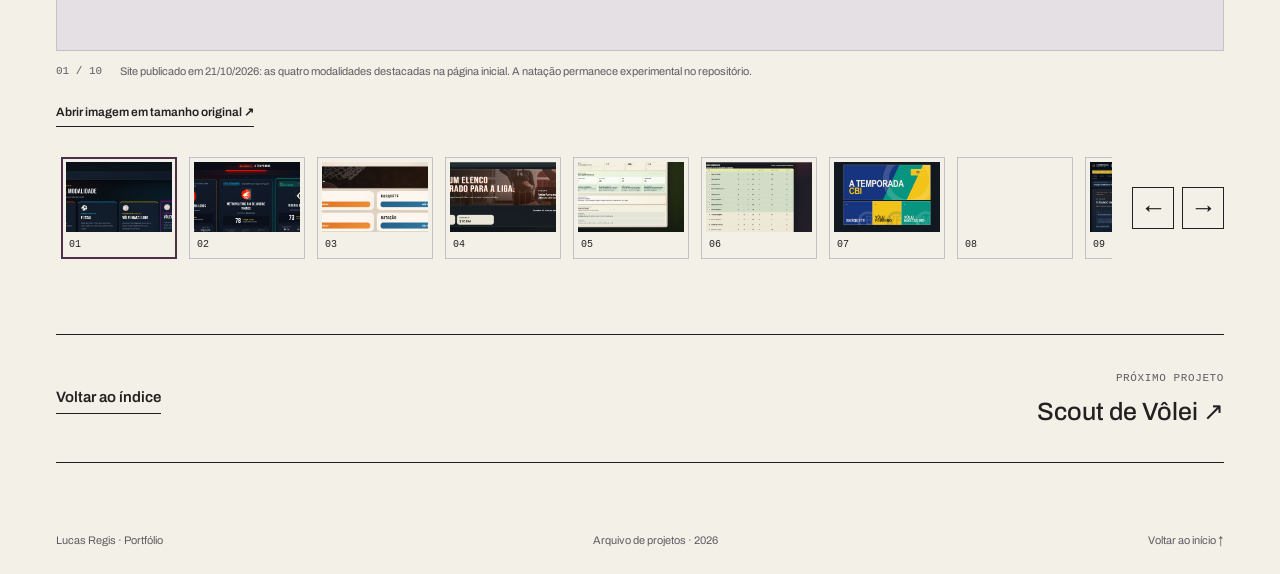
==== commit aa5f61b6: "feat: refocus portfolio on data and automation" ====
--- a/projetos/a-temporada.html
+++ b/projetos/a-temporada.html
@@ -12,8 +12,8 @@
 </head><body><a class="skip-link" href="#conteudo">Pular para o conteúdo</a><header class="site-header wrap"><a class="wordmark" href="../index.html#inicio" aria-label="Lucas Regis, início">LR<span aria-hidden="true">.</span></a>
     <nav aria-label="Navegação principal"><a href="../index.html#projetos">Projetos</a><a href="../index.html#laboratorio">Laboratório</a><a href="../index.html#sobre">Sobre</a><a href="../index.html#contato">Contato</a></nav>
     <a class="header-github" href="https://github.com/lucaaregis4r-ops">GitHub <span aria-hidden="true">↗</span></a></header>
-<main id="conteudo" class="case-main wrap"><section class="case-opening" id="inicio"><a class="back-link" href="../index.html#laboratorio">← Voltar ao portfólio</a><div class="case-meta meta"><span>05 / Laboratório / Esporte</span><span>Jogável · em desenvolvimento</span></div><h1>A Temporada</h1><p class="case-deck">A atividade inicial virou um jogo de temporadas, decisões e partidas. O repositório atual reúne basquete, futsal, vôlei masculino e feminino; a natação está em experimento.</p><div class="project-links"><a class="text-link" href="https://lucaaregis4r-ops.github.io/a-temporada/">Abrir projeto <span aria-hidden="true">↗</span></a><a class="text-link" href="https://github.com/lucaaregis4r-ops/a-temporada">Ver código <span aria-hidden="true">↗</span></a></div></section>
+<main id="conteudo" class="case-main wrap"><section class="case-opening" id="inicio"><a class="back-link" href="../index.html#laboratorio">← Voltar ao portfólio</a><div class="case-meta meta"><span>11 / Laboratório / Esporte</span><span>Jogável · em desenvolvimento</span></div><h1>A Temporada</h1><p class="case-deck">A atividade inicial virou um jogo de temporadas, decisões e partidas. O repositório atual reúne basquete, futsal, vôlei masculino e feminino; a natação está em experimento.</p><div class="project-links"><a class="text-link" href="https://lucaaregis4r-ops.github.io/a-temporada/">Abrir projeto <span aria-hidden="true">↗</span></a><a class="text-link" href="https://github.com/lucaaregis4r-ops/a-temporada">Ver código <span aria-hidden="true">↗</span></a></div></section>
 
 <figure class="case-cover"><img class="" src="../assets/imagens/a-temporada-2026-modalidades.png" alt="Seletor atual de A Temporada com basquete, futsal e vôlei masculino e feminino" width="1351" height="545" loading="eager" decoding="async"><figcaption><span>Em tela</span>Site publicado em 21/10/2026: as quatro modalidades destacadas na página inicial. A natação permanece experimental no repositório.</figcaption></figure>
 <div class="case-layout"><aside class="case-sidebar"><nav aria-label="Nesta página"><p class="meta">Nesta página</p><a href="#sobre-projeto">Sobre o projeto</a><a href="#aprendizados">Aprendizados</a><a href="#ferramentas">Ferramentas</a><a href="#imagens">Imagens e demonstrações</a></nav></aside><div class="case-story"><section class="story-section" id="sobre-projeto"><p class="meta">Descrição</p><h2>Sobre o projeto</h2><p>A Temporada começou como uma atividade do meu trabalho com psicologia do esporte: atletas assumiam o papel de uma comissão técnica e precisavam discutir elenco, liderança e critérios de decisão. Esse começo ainda orienta o projeto.</p><p>A versão Interclubes acrescentou campanhas de basquete e voleibol, com escolhas de elenco e decisões antes e durante as partidas. A galeria conserva capturas dessa etapa anterior, sempre identificadas, junto de telas da versão atual.</p><p>No repositório atual, reorganizei o jogo como um conjunto de experiências no navegador: basquete, futsal, vôlei masculino e feminino. A natação aparece como módulo experimental. Também passei a trabalhar com clubes gerados, decisões que voltam a ter efeito ao longo da temporada e minijogos em Canvas antes de algumas partidas.</p><p>A mudança aumentou as possibilidades do jogo, mas também aumentou o trabalho de conferir se cada esporte tem uma experiência completa. Ainda preciso observar pessoas jogando e verificar se os efeitos das escolhas são compreensíveis, além dos testes automatizados.</p></section><section class="story-section" id="aprendizados"><p class="meta">Notas de trabalho</p><h2>Notas de desenvolvimento</h2><ul class="learning-list"><li>Fazer uma atividade pequena crescer sem perder a ideia que deu origem a ela.</li><li>Representar decisões do esporte sem reduzir atletas a números ou rankings.</li><li>Criar testes para acompanhar campanhas, partidas e mudanças feitas ao longo do projeto.</li></ul></section><section class="story-section tools-section" id="ferramentas"><p class="meta">Ferramentas utilizadas</p><h2>Ferramentas</h2><ul class="tools-list"><li>HTML</li><li>CSS</li><li>JavaScript</li><li>Canvas 2D</li><li>Web Audio</li><li>Testes automatizados</li></ul></section></div></div>
-<section class="case-gallery" id="imagens" aria-labelledby="gallery-title"><div class="subsection-heading"><p class="meta">Documentação visual</p><h2 id="gallery-title">Por dentro do projeto</h2></div><div class="gallery" data-gallery="[{&quot;src&quot;: &quot;./assets/imagens/a-temporada-2026-modalidades.png&quot;, &quot;alt&quot;: &quot;Seletor atual de A Temporada com basquete, futsal e vôlei masculino e feminino&quot;, &quot;legenda&quot;: &quot;Site publicado em 21/10/2026: as quatro modalidades destacadas na página inicial. A natação permanece experimental no repositório.&quot;}, {&quot;src&quot;: &quot;./assets/imagens/a-temporada-2026-basquete-contrato.png&quot;, &quot;alt&quot;: &quot;Escolha de contrato de clube na versão atual de basquete de A Temporada&quot;, &quot;legenda&quot;: &quot;Basquete atual: propostas procedurais de clubes antes do início da temporada.&quot;}, {&quot;src&quot;: &quot;./assets/imagens/a-temporada-1.png&quot;, &quot;alt&quot;: &quot;Tela do jogo A Temporada&quot;, &quot;legenda&quot;: &quot;Uma das etapas de montagem da equipe.&quot;}, {&quot;src&quot;: &quot;./assets/imagens/a-temporada-2.png&quot;, &quot;alt&quot;: &quot;Interface de escolhas do jogo A Temporada&quot;, &quot;legenda&quot;: &quot;Decisões apresentadas durante a atividade.&quot;}, {&quot;src&quot;: &quot;./assets/imagens/a-temporada-3.png&quot;, &quot;alt&quot;: &quot;Tela de composição da equipe em A Temporada&quot;, &quot;legenda&quot;: &quot;Composição do elenco durante a experiência.&quot;}, {&quot;src&quot;: &quot;./assets/imagens/a-temporada-4.png&quot;, &quot;alt&quot;: &quot;Resultado de uma etapa do jogo A Temporada&quot;, &quot;legenda&quot;: &quot;Retorno apresentado aos participantes.&quot;}, {&quot;src&quot;: &quot;./assets/imagens/a-temporada-cbi-menu.png&quot;, &quot;alt&quot;: &quot;Menu do A Temporada CBI com basquete, vôlei feminino e vôlei masculino&quot;, &quot;legenda&quot;: &quot;Versão Interclubes anterior: a evolução para o A Temporada: Interclubes, com identidade própria e diferentes modalidades.&quot;}, {&quot;src&quot;: &quot;./assets/imagens/a-temporada-cbi-competicao.png&quot;, &quot;alt&quot;: &quot;Central da competição de basquete no A Temporada CBI mostrando as fases eliminatórias&quot;, &quot;legenda&quot;: &quot;Versão Interclubes anterior: na versão CBI, partidas e resultados passam a fazer parte de uma campanha que continua entre temporadas.&quot;}, {&quot;src&quot;: &quot;./assets/imagens/a-temporada-cbi-decisao-basquete.png&quot;, &quot;alt&quot;: &quot;Decisão de escalação no A Temporada Interclubes, versão anterior&quot;, &quot;legenda&quot;: &quot;Versão Interclubes anterior: uma escolha de escalação após a partida de basquete.&quot;}, {&quot;src&quot;: &quot;./assets/imagens/a-temporada-cbi-volei-feminino.png&quot;, &quot;alt&quot;: &quot;Partida de vôlei feminino no A Temporada Interclubes, versão anterior&quot;, &quot;legenda&quot;: &quot;Versão Interclubes anterior: quadra e comandos de uma partida de vôlei feminino.&quot;}]"><figure><div class="gallery-stage"><img class="gallery-image" src="../assets/imagens/a-temporada-2026-modalidades.png" alt="Seletor atual de A Temporada com basquete, futsal e vôlei masculino e feminino" width="1351" height="545" loading="lazy" decoding="async"></div><figcaption aria-live="polite"><span class="gallery-counter">01 / 10</span><span class="gallery-caption">Site publicado em 21/10/2026: as quatro modalidades destacadas na página inicial. A natação permanece experimental no repositório.</span></figcaption></figure><div class="gallery-actions"><a class="text-link gallery-original" href="../assets/imagens/a-temporada-2026-modalidades.png" target="_blank" rel="noopener">Abrir imagem em tamanho original ↗</a><button class="motion-toggle" type="button" aria-pressed="false" hidden>Reproduzir demonstração</button></div><div class="gallery-controls" hidden><div class="gallery-thumbs" role="group" aria-label="Selecionar imagem"><button type="button" data-slide="0" aria-pressed="true" aria-label="1. Seletor atual de A Temporada com basquete, futsal e vôlei masculino e feminino"><img class="" src="../assets/imagens/a-temporada-2026-modalidades.png" alt="" width="1351" height="545" loading="lazy" decoding="async"><span>01</span></button><button type="button" data-slide="1" aria-pressed="false" aria-label="2. Escolha de contrato de clube na versão atual de basquete de A Temporada"><img class="" src="../assets/imagens/a-temporada-2026-basquete-contrato.png" alt="" width="1351" height="545" loading="lazy" decoding="async"><span>02</span></button><button type="button" data-slide="2" aria-pressed="false" aria-label="3. Tela do jogo A Temporada"><img class="" src="../assets/imagens/a-temporada-1.png" alt="" width="644" height="201" loading="lazy" decoding="async"><span>03</span></button><button type="button" data-slide="3" aria-pressed="false" aria-label="4. Interface de escolhas do jogo A Temporada"><img class="" src="../assets/imagens/a-temporada-2.png" alt="" width="1264" height="491" loading="lazy" decoding="async"><span>04</span></button><button type="button" data-slide="4" aria-pressed="false" aria-label="5. Tela de composição da equipe em A Temporada"><img class="" src="../assets/imagens/a-temporada-3.png" alt="" width="783" height="453" loading="lazy" decoding="async"><span>05</span></button><button type="button" data-slide="5" aria-pressed="false" aria-label="6. Resultado de uma etapa do jogo A Temporada"><img class="" src="../assets/imagens/a-temporada-4.png" alt="" width="777" height="471" loading="lazy" decoding="async"><span>06</span></button><button type="button" data-slide="6" aria-pressed="false" aria-label="7. Menu do A Temporada CBI com basquete, vôlei feminino e vôlei masculino"><img class="" src="../assets/imagens/a-temporada-cbi-menu.png" alt="" width="1440" height="1000" loading="lazy" decoding="async"><span>07</span></button><button type="button" data-slide="7" aria-pressed="false" aria-label="8. Central da competição de basquete no A Temporada CBI mostrando as fases eliminatórias"><img class="" src="../assets/imagens/a-temporada-cbi-competicao.png" alt="" width="1440" height="1100" loading="lazy" decoding="async"><span>08</span></button><button type="button" data-slide="8" aria-pressed="false" aria-label="9. Decisão de escalação no A Temporada Interclubes, versão anterior"><img class="" src="../assets/imagens/a-temporada-cbi-decisao-basquete.png" alt="" width="1440" height="1044" loading="lazy" decoding="async"><span>09</span></button><button type="button" data-slide="9" aria-pressed="false" aria-label="10. Partida de vôlei feminino no A Temporada Interclubes, versão anterior"><img class="" src="../assets/imagens/a-temporada-cbi-volei-feminino.png" alt="" width="1440" height="1624" loading="lazy" decoding="async"><span>10</span></button></div><div class="gallery-arrows"><button type="button" data-direction="-1" aria-label="Imagem anterior">←</button><button type="button" data-direction="1" aria-label="Próxima imagem">→</button></div></div><noscript><ul><li><a href="../assets/imagens/a-temporada-2026-modalidades.png">Site publicado em 21/10/2026: as quatro modalidades destacadas na página inicial. A natação permanece experimental no repositório.</a></li><li><a href="../assets/imagens/a-temporada-2026-basquete-contrato.png">Basquete atual: propostas procedurais de clubes antes do início da temporada.</a></li><li><a href="../assets/imagens/a-temporada-1.png">Uma das etapas de montagem da equipe.</a></li><li><a href="../assets/imagens/a-temporada-2.png">Decisões apresentadas durante a atividade.</a></li><li><a href="../assets/imagens/a-temporada-3.png">Composição do elenco durante a experiência.</a></li><li><a href="../assets/imagens/a-temporada-4.png">Retorno apresentado aos participantes.</a></li><li><a href="../assets/imagens/a-temporada-cbi-menu.png">Versão Interclubes anterior: a evolução para o A Temporada: Interclubes, com identidade própria e diferentes modalidades.</a></li><li><a href="../assets/imagens/a-temporada-cbi-competicao.png">Versão Interclubes anterior: na versão CBI, partidas e resultados passam a fazer parte de uma campanha que continua entre temporadas.</a></li><li><a href="../assets/imagens/a-temporada-cbi-decisao-basquete.png">Versão Interclubes anterior: uma escolha de escalação após a partida de basquete.</a></li><li><a href="../assets/imagens/a-temporada-cbi-volei-feminino.png">Versão Interclubes anterior: quadra e comandos de uma partida de vôlei feminino.</a></li></ul></noscript></div></section><nav class="case-end" aria-label="Continuar explorando"><a class="text-link" href="../index.html#laboratorio">Voltar ao índice</a><a href="sorge.html"><span class="meta">Próximo projeto</span><span>Sorge ↗</span></a></nav></main><footer class="site-footer wrap"><span>Lucas Regis · Portfólio</span><span>Arquivo de projetos · 2026</span><a href="#inicio">Voltar ao início ↑</a></footer></body></html>+<section class="case-gallery" id="imagens" aria-labelledby="gallery-title"><div class="subsection-heading"><p class="meta">Documentação visual</p><h2 id="gallery-title">Por dentro do projeto</h2></div><div class="gallery" data-gallery="[{&quot;src&quot;: &quot;./assets/imagens/a-temporada-2026-modalidades.png&quot;, &quot;alt&quot;: &quot;Seletor atual de A Temporada com basquete, futsal e vôlei masculino e feminino&quot;, &quot;legenda&quot;: &quot;Site publicado em 21/10/2026: as quatro modalidades destacadas na página inicial. A natação permanece experimental no repositório.&quot;}, {&quot;src&quot;: &quot;./assets/imagens/a-temporada-2026-basquete-contrato.png&quot;, &quot;alt&quot;: &quot;Escolha de contrato de clube na versão atual de basquete de A Temporada&quot;, &quot;legenda&quot;: &quot;Basquete atual: propostas procedurais de clubes antes do início da temporada.&quot;}, {&quot;src&quot;: &quot;./assets/imagens/a-temporada-1.png&quot;, &quot;alt&quot;: &quot;Tela do jogo A Temporada&quot;, &quot;legenda&quot;: &quot;Uma das etapas de montagem da equipe.&quot;}, {&quot;src&quot;: &quot;./assets/imagens/a-temporada-2.png&quot;, &quot;alt&quot;: &quot;Interface de escolhas do jogo A Temporada&quot;, &quot;legenda&quot;: &quot;Decisões apresentadas durante a atividade.&quot;}, {&quot;src&quot;: &quot;./assets/imagens/a-temporada-3.png&quot;, &quot;alt&quot;: &quot;Tela de composição da equipe em A Temporada&quot;, &quot;legenda&quot;: &quot;Composição do elenco durante a experiência.&quot;}, {&quot;src&quot;: &quot;./assets/imagens/a-temporada-4.png&quot;, &quot;alt&quot;: &quot;Resultado de uma etapa do jogo A Temporada&quot;, &quot;legenda&quot;: &quot;Retorno apresentado aos participantes.&quot;}, {&quot;src&quot;: &quot;./assets/imagens/a-temporada-cbi-menu.png&quot;, &quot;alt&quot;: &quot;Menu do A Temporada CBI com basquete, vôlei feminino e vôlei masculino&quot;, &quot;legenda&quot;: &quot;Versão Interclubes anterior: a evolução para o A Temporada: Interclubes, com identidade própria e diferentes modalidades.&quot;}, {&quot;src&quot;: &quot;./assets/imagens/a-temporada-cbi-competicao.png&quot;, &quot;alt&quot;: &quot;Central da competição de basquete no A Temporada CBI mostrando as fases eliminatórias&quot;, &quot;legenda&quot;: &quot;Versão Interclubes anterior: na versão CBI, partidas e resultados passam a fazer parte de uma campanha que continua entre temporadas.&quot;}, {&quot;src&quot;: &quot;./assets/imagens/a-temporada-cbi-decisao-basquete.png&quot;, &quot;alt&quot;: &quot;Decisão de escalação no A Temporada Interclubes, versão anterior&quot;, &quot;legenda&quot;: &quot;Versão Interclubes anterior: uma escolha de escalação após a partida de basquete.&quot;}, {&quot;src&quot;: &quot;./assets/imagens/a-temporada-cbi-volei-feminino.png&quot;, &quot;alt&quot;: &quot;Partida de vôlei feminino no A Temporada Interclubes, versão anterior&quot;, &quot;legenda&quot;: &quot;Versão Interclubes anterior: quadra e comandos de uma partida de vôlei feminino.&quot;}]"><figure><div class="gallery-stage"><img class="gallery-image" src="../assets/imagens/a-temporada-2026-modalidades.png" alt="Seletor atual de A Temporada com basquete, futsal e vôlei masculino e feminino" width="1351" height="545" loading="lazy" decoding="async"></div><figcaption aria-live="polite"><span class="gallery-counter">01 / 10</span><span class="gallery-caption">Site publicado em 21/10/2026: as quatro modalidades destacadas na página inicial. A natação permanece experimental no repositório.</span></figcaption></figure><div class="gallery-actions"><a class="text-link gallery-original" href="../assets/imagens/a-temporada-2026-modalidades.png" target="_blank" rel="noopener">Abrir imagem em tamanho original ↗</a><button class="motion-toggle" type="button" aria-pressed="false" hidden>Reproduzir demonstração</button></div><div class="gallery-controls" hidden><div class="gallery-thumbs" role="group" aria-label="Selecionar imagem"><button type="button" data-slide="0" aria-pressed="true" aria-label="1. Seletor atual de A Temporada com basquete, futsal e vôlei masculino e feminino"><img class="" src="../assets/imagens/a-temporada-2026-modalidades.png" alt="" width="1351" height="545" loading="lazy" decoding="async"><span>01</span></button><button type="button" data-slide="1" aria-pressed="false" aria-label="2. Escolha de contrato de clube na versão atual de basquete de A Temporada"><img class="" src="../assets/imagens/a-temporada-2026-basquete-contrato.png" alt="" width="1351" height="545" loading="lazy" decoding="async"><span>02</span></button><button type="button" data-slide="2" aria-pressed="false" aria-label="3. Tela do jogo A Temporada"><img class="" src="../assets/imagens/a-temporada-1.png" alt="" width="644" height="201" loading="lazy" decoding="async"><span>03</span></button><button type="button" data-slide="3" aria-pressed="false" aria-label="4. Interface de escolhas do jogo A Temporada"><img class="" src="../assets/imagens/a-temporada-2.png" alt="" width="1264" height="491" loading="lazy" decoding="async"><span>04</span></button><button type="button" data-slide="4" aria-pressed="false" aria-label="5. Tela de composição da equipe em A Temporada"><img class="" src="../assets/imagens/a-temporada-3.png" alt="" width="783" height="453" loading="lazy" decoding="async"><span>05</span></button><button type="button" data-slide="5" aria-pressed="false" aria-label="6. Resultado de uma etapa do jogo A Temporada"><img class="" src="../assets/imagens/a-temporada-4.png" alt="" width="777" height="471" loading="lazy" decoding="async"><span>06</span></button><button type="button" data-slide="6" aria-pressed="false" aria-label="7. Menu do A Temporada CBI com basquete, vôlei feminino e vôlei masculino"><img class="" src="../assets/imagens/a-temporada-cbi-menu.png" alt="" width="1440" height="1000" loading="lazy" decoding="async"><span>07</span></button><button type="button" data-slide="7" aria-pressed="false" aria-label="8. Central da competição de basquete no A Temporada CBI mostrando as fases eliminatórias"><img class="" src="../assets/imagens/a-temporada-cbi-competicao.png" alt="" width="1440" height="1100" loading="lazy" decoding="async"><span>08</span></button><button type="button" data-slide="8" aria-pressed="false" aria-label="9. Decisão de escalação no A Temporada Interclubes, versão anterior"><img class="" src="../assets/imagens/a-temporada-cbi-decisao-basquete.png" alt="" width="1440" height="1044" loading="lazy" decoding="async"><span>09</span></button><button type="button" data-slide="9" aria-pressed="false" aria-label="10. Partida de vôlei feminino no A Temporada Interclubes, versão anterior"><img class="" src="../assets/imagens/a-temporada-cbi-volei-feminino.png" alt="" width="1440" height="1624" loading="lazy" decoding="async"><span>10</span></button></div><div class="gallery-arrows"><button type="button" data-direction="-1" aria-label="Imagem anterior">←</button><button type="button" data-direction="1" aria-label="Próxima imagem">→</button></div></div><noscript><ul><li><a href="../assets/imagens/a-temporada-2026-modalidades.png">Site publicado em 21/10/2026: as quatro modalidades destacadas na página inicial. A natação permanece experimental no repositório.</a></li><li><a href="../assets/imagens/a-temporada-2026-basquete-contrato.png">Basquete atual: propostas procedurais de clubes antes do início da temporada.</a></li><li><a href="../assets/imagens/a-temporada-1.png">Uma das etapas de montagem da equipe.</a></li><li><a href="../assets/imagens/a-temporada-2.png">Decisões apresentadas durante a atividade.</a></li><li><a href="../assets/imagens/a-temporada-3.png">Composição do elenco durante a experiência.</a></li><li><a href="../assets/imagens/a-temporada-4.png">Retorno apresentado aos participantes.</a></li><li><a href="../assets/imagens/a-temporada-cbi-menu.png">Versão Interclubes anterior: a evolução para o A Temporada: Interclubes, com identidade própria e diferentes modalidades.</a></li><li><a href="../assets/imagens/a-temporada-cbi-competicao.png">Versão Interclubes anterior: na versão CBI, partidas e resultados passam a fazer parte de uma campanha que continua entre temporadas.</a></li><li><a href="../assets/imagens/a-temporada-cbi-decisao-basquete.png">Versão Interclubes anterior: uma escolha de escalação após a partida de basquete.</a></li><li><a href="../assets/imagens/a-temporada-cbi-volei-feminino.png">Versão Interclubes anterior: quadra e comandos de uma partida de vôlei feminino.</a></li></ul></noscript></div></section><nav class="case-end" aria-label="Continuar explorando"><a class="text-link" href="../index.html#laboratorio">Voltar ao índice</a><a href="scout-de-volei.html"><span class="meta">Próximo projeto</span><span>Scout de Vôlei ↗</span></a></nav></main><footer class="site-footer wrap"><span>Lucas Regis · Portfólio</span><span>Arquivo de projetos · 2026</span><a href="#inicio">Voltar ao início ↑</a></footer></body></html>
--- a/style.css
+++ b/style.css
@@ -1522,3 +1522,13 @@
 
 /* A saudação acompanha o nome sem perder a hierarquia da abertura. */
 .opening h1 .greeting { display:block; color:var(--ink); font-size:clamp(24px,3.4vw,46px); font-weight:500; letter-spacing:-.035em; line-height:1.2; margin-bottom:12px; white-space:normal; }
+
+/* Imagens e leitura do laboratório */
+.lab-row { grid-template-columns: 35px minmax(180px, 240px) minmax(0, 1fr) 80px; }
+.lab-image img { display:block; width:100%; height:auto; aspect-ratio:1.65; object-fit:cover; object-position:top; }
+.lab-row--atlas { background:#e9e2e8; margin-inline:-16px; padding-inline:16px; }
+.lab-row--atlas .lab-copy .meta { color:#4d3048; font-weight:600; }
+.lab-row--atlas .lab-image { border-color:#b7a7b4; }
+.lab-filters button:focus-visible, a:focus-visible { outline:3px solid #80516f; outline-offset:3px; }
+@media(max-width:760px) { .lab-row { grid-template-columns:23px minmax(0,1fr) 115px; } .lab-row--atlas { margin-inline:0; padding-inline:0; background:transparent; } }
+@media(max-width:380px) { .lab-row { grid-template-columns:20px minmax(0,1fr) 90px; } .lab-image { display:block; } .lab-copy h3 { font-size:19px; } }
